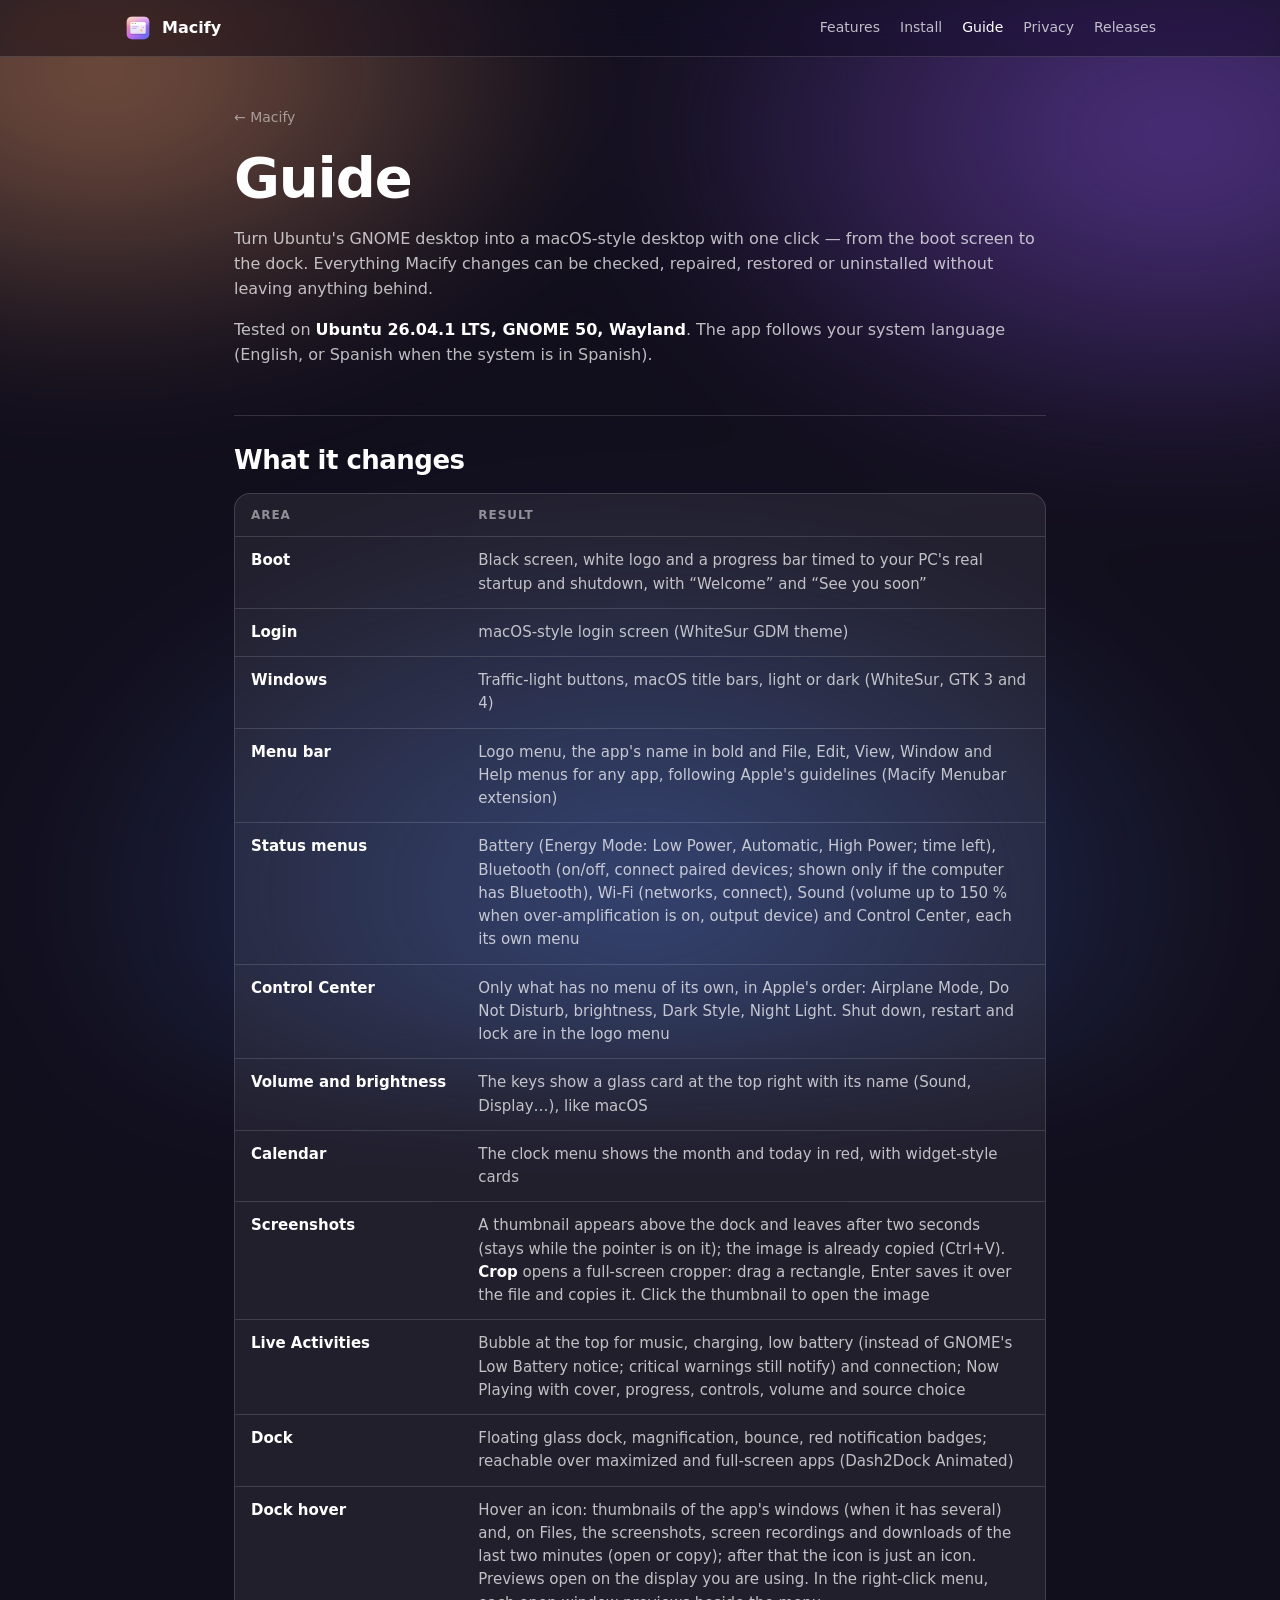
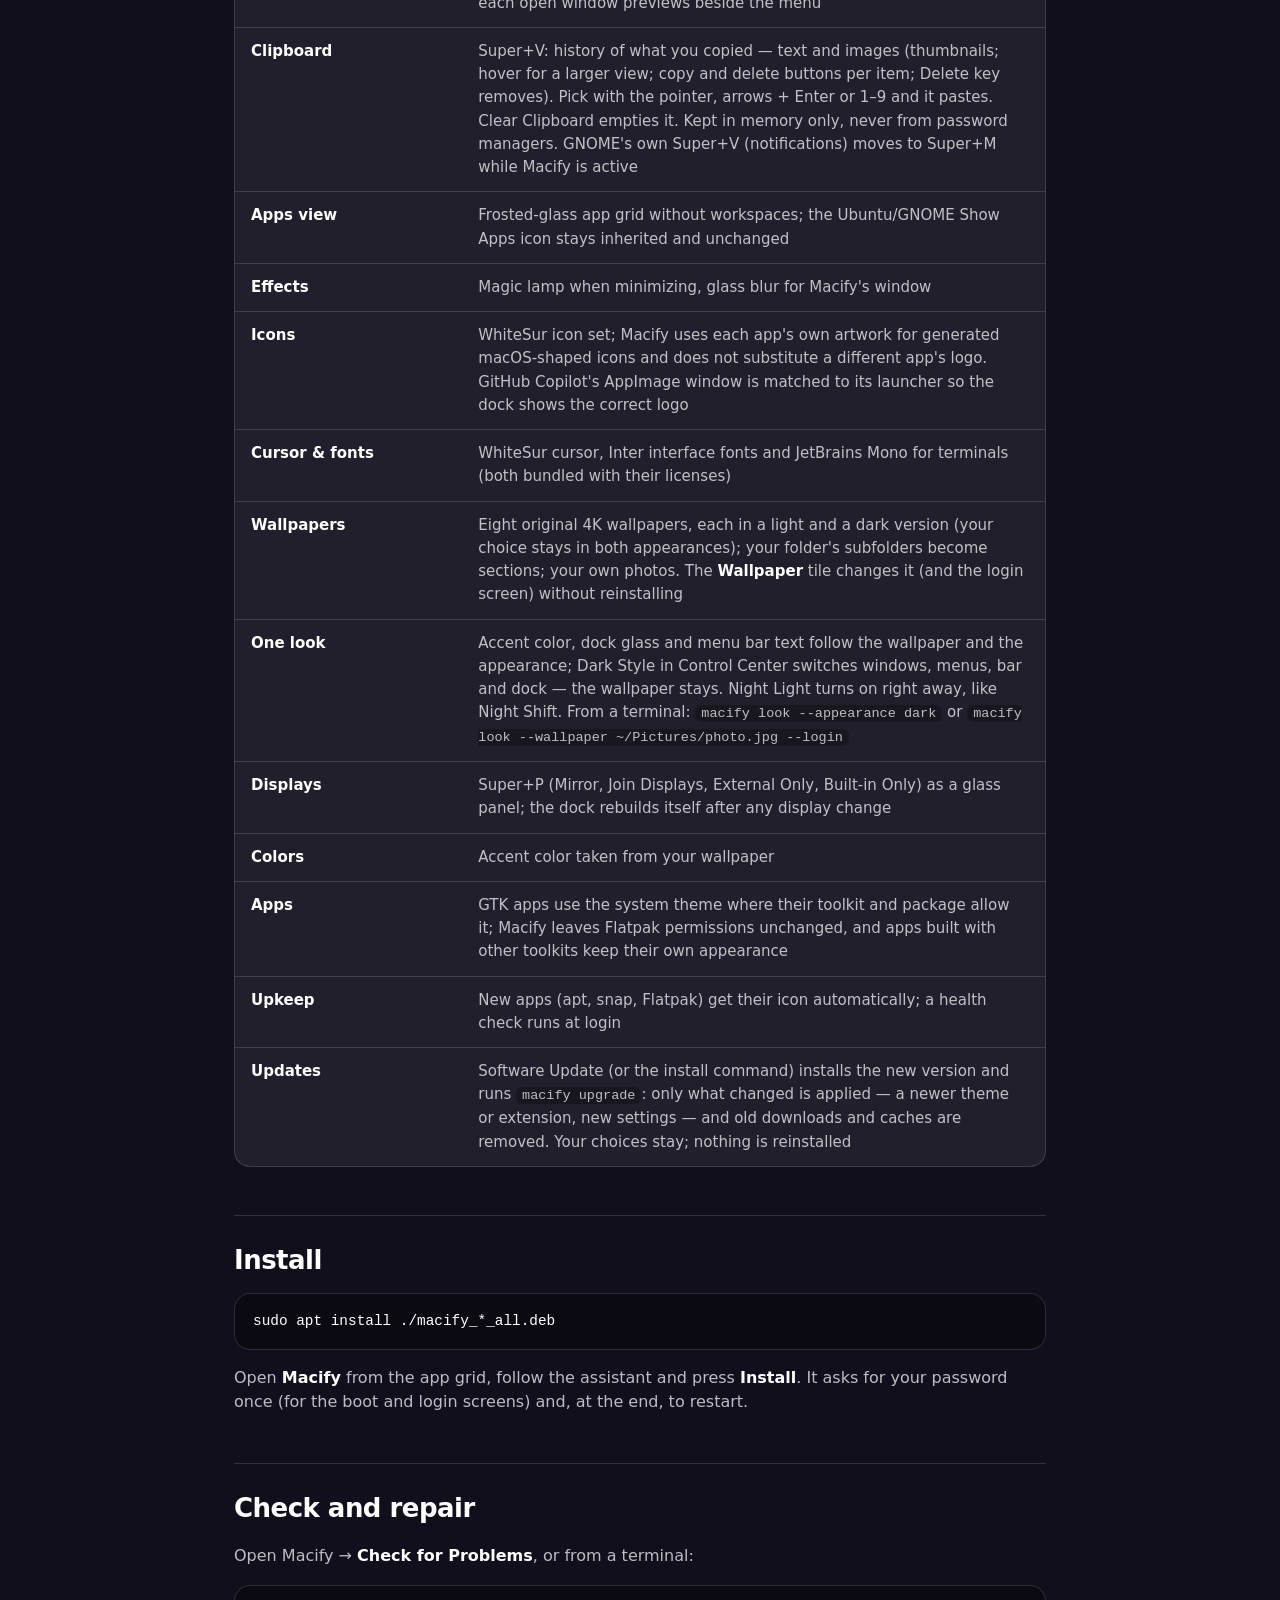
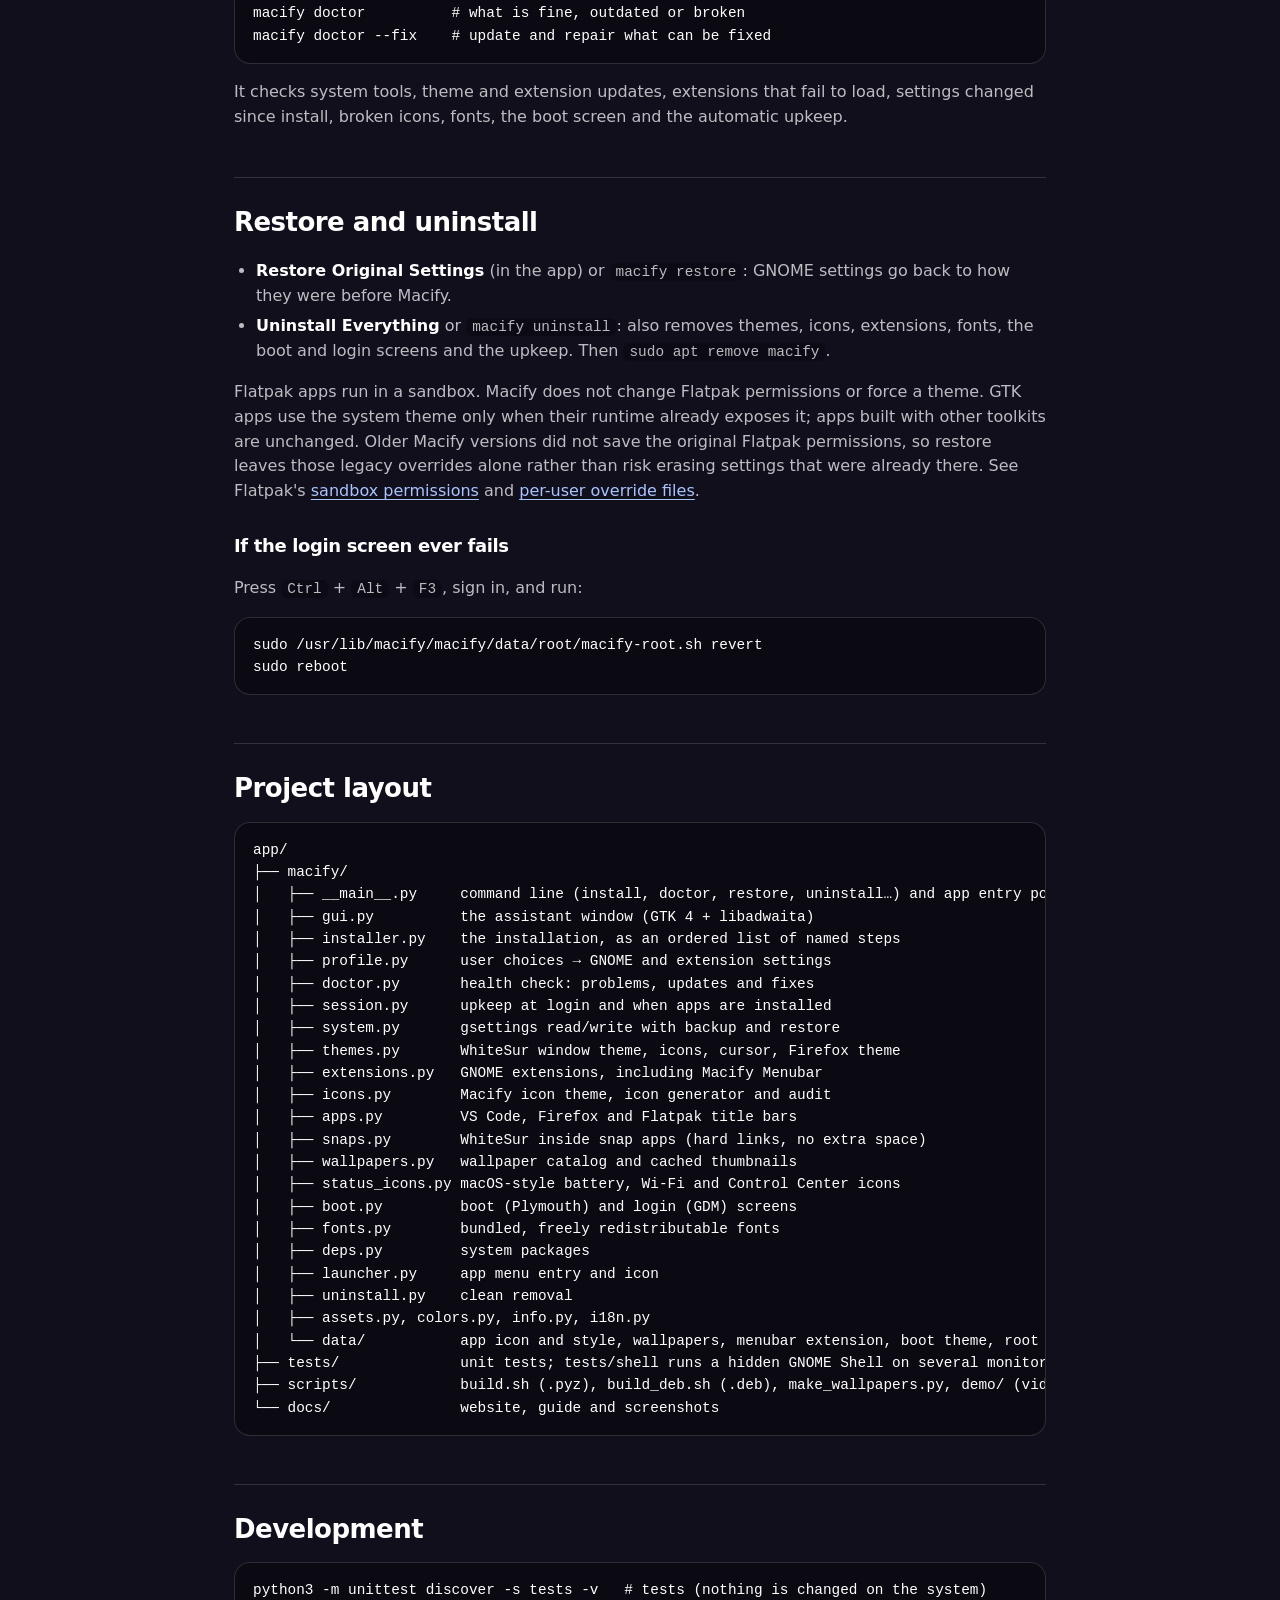
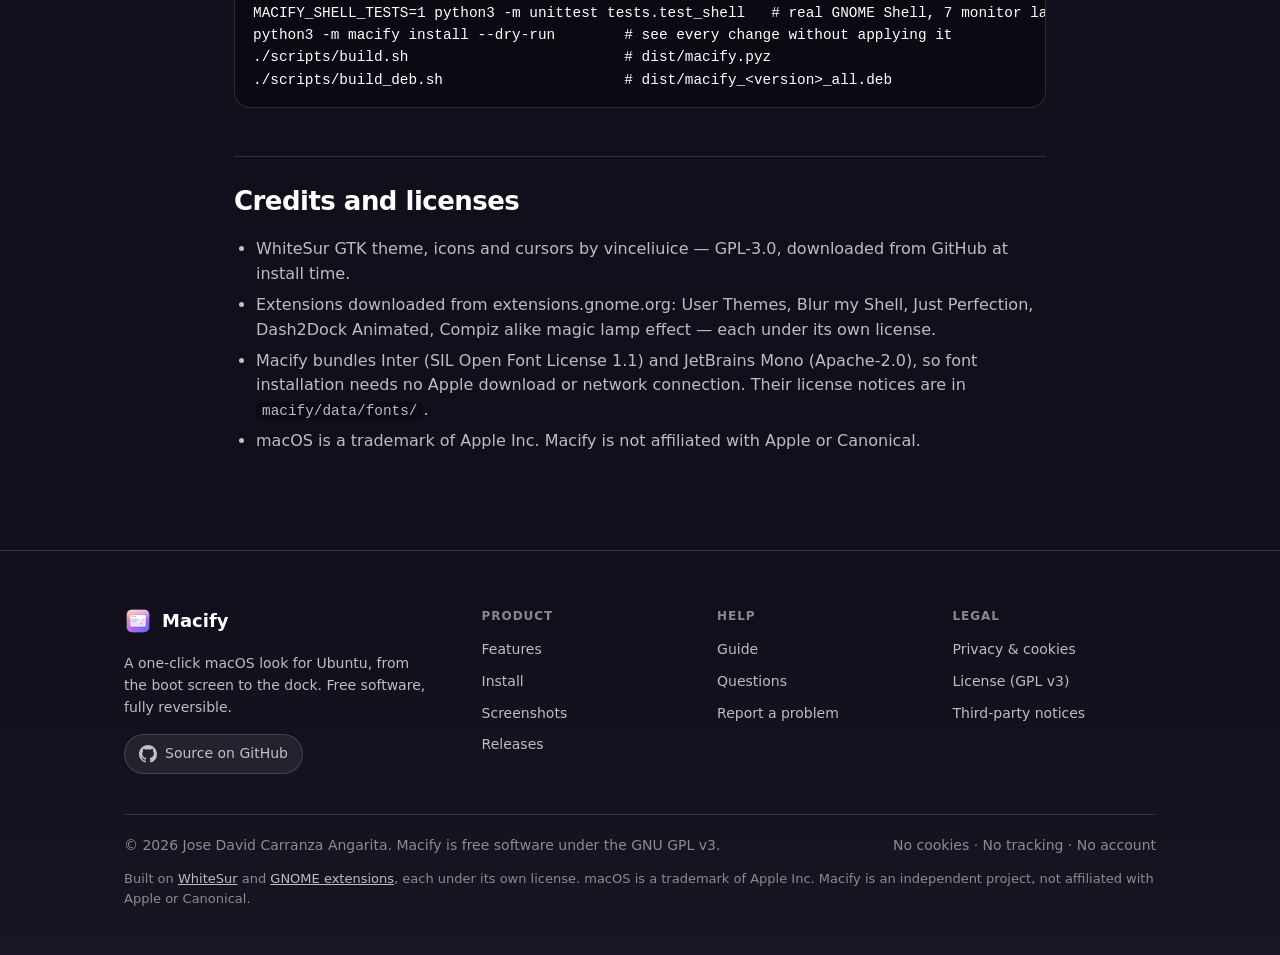
==== docs/guide.html @ 46d5030f "Website: guide, privacy, license and notices are pages of the site The footer no longer sends visito" ====
<!doctype html>
<html lang="en">
<head>
<meta charset="utf-8">
<meta name="viewport" content="width=device-width, initial-scale=1">
<meta http-equiv="Content-Security-Policy" content="default-src 'self'; img-src 'self' data:; object-src 'none'; base-uri 'none'; form-action 'none'">
<title>Guide — Macify</title>
<meta name="description" content="What Macify changes, how to install, check, restore and uninstall it.">
<link rel="icon" href="icon.svg" type="image/svg+xml">
<link rel="stylesheet" href="site.css">
</head>
<body>
<nav>
  <div class="wrap">
    <a class="brand" href="index.html"><img src="icon.svg" alt="">Macify</a>
    <div class="links">
      <a href="index.html#features">Features</a>
      <a href="index.html#install">Install</a>
      <a href="guide.html" aria-current="page">Guide</a>
      <a href="privacy.html">Privacy</a>
      <a href="index.html#releases" class="optional">Releases</a>
    </div>
  </div>
</nav>
<main class="wrap doc">
<a class="back" href="index.html">← Macify</a>
<h1>Guide</h1>
<p>Turn Ubuntu's GNOME desktop into a macOS-style desktop with one click — from the boot screen to the dock. Everything Macify changes can be checked, repaired, restored or uninstalled without leaving anything behind.</p>
<p>Tested on <b>Ubuntu 26.04.1 LTS, GNOME 50, Wayland</b>. The app follows your system language (English, or Spanish when the system is in Spanish).</p>
<h2>What it changes</h2>
<div class="table"><table><thead><tr><th>Area</th><th>Result</th></tr></thead><tbody><tr><td>Boot</td><td>Black screen, white logo and a progress bar timed to your PC's real startup and shutdown, with “Welcome” and “See you soon”</td></tr><tr><td>Login</td><td>macOS-style login screen (WhiteSur GDM theme)</td></tr><tr><td>Windows</td><td>Traffic-light buttons, macOS title bars, light or dark (WhiteSur, GTK 3 and 4)</td></tr><tr><td>Menu bar</td><td>Logo menu, the app's name in bold and File, Edit, View, Window and Help menus for any app, following Apple's guidelines (Macify Menubar extension)</td></tr><tr><td>Status menus</td><td>Battery (Energy Mode: Low Power, Automatic, High Power; time left), Bluetooth (on/off, connect paired devices; shown only if the computer has Bluetooth), Wi‑Fi (networks, connect), Sound (volume up to 150 % when over‑amplification is on, output device) and Control Center, each its own menu</td></tr><tr><td>Control Center</td><td>Only what has no menu of its own, in Apple's order: Airplane Mode, Do Not Disturb, brightness, Dark Style, Night Light. Shut down, restart and lock are in the logo menu</td></tr><tr><td>Volume and brightness</td><td>The keys show a glass card at the top right with its name (Sound, Display…), like macOS</td></tr><tr><td>Calendar</td><td>The clock menu shows the month and today in red, with widget-style cards</td></tr><tr><td>Screenshots</td><td>A thumbnail appears above the dock and leaves after two seconds (stays while the pointer is on it); the image is already copied (Ctrl+V). <b>Crop</b> opens a full-screen cropper: drag a rectangle, Enter saves it over the file and copies it. Click the thumbnail to open the image</td></tr><tr><td>Live Activities</td><td>Bubble at the top for music, charging, low battery (instead of GNOME's Low Battery notice; critical warnings still notify) and connection; Now Playing with cover, progress, controls, volume and source choice</td></tr><tr><td>Dock</td><td>Floating glass dock, magnification, bounce, red notification badges; reachable over maximized and full-screen apps (Dash2Dock Animated)</td></tr><tr><td>Dock hover</td><td>Hover an icon: thumbnails of the app's windows (when it has several) and, on Files, the screenshots, screen recordings and downloads of the last two minutes (open or copy); after that the icon is just an icon. Previews open on the display you are using. In the right-click menu, each open window previews beside the menu</td></tr><tr><td>Clipboard</td><td>Super+V: history of what you copied — text and images (thumbnails; hover for a larger view; copy and delete buttons per item; Delete key removes). Pick with the pointer, arrows + Enter or 1–9 and it pastes. Clear Clipboard empties it. Kept in memory only, never from password managers. GNOME's own Super+V (notifications) moves to Super+M while Macify is active</td></tr><tr><td>Apps view</td><td>Frosted-glass app grid without workspaces; the Ubuntu/GNOME Show Apps icon stays inherited and unchanged</td></tr><tr><td>Effects</td><td>Magic lamp when minimizing, glass blur for Macify's window</td></tr><tr><td>Icons</td><td>WhiteSur icon set; Macify uses each app's own artwork for generated macOS-shaped icons and does not substitute a different app's logo. GitHub Copilot's AppImage window is matched to its launcher so the dock shows the correct logo</td></tr><tr><td>Cursor &amp; fonts</td><td>WhiteSur cursor, Inter interface fonts and JetBrains Mono for terminals (both bundled with their licenses)</td></tr><tr><td>Wallpapers</td><td>Eight original 4K wallpapers, each in a light and a dark version (your choice stays in both appearances); your folder's subfolders become sections; your own photos. The <b>Wallpaper</b> tile changes it (and the login screen) without reinstalling</td></tr><tr><td>One look</td><td>Accent color, dock glass and menu bar text follow the wallpaper and the appearance; Dark Style in Control Center switches windows, menus, bar and dock — the wallpaper stays. Night Light turns on right away, like Night Shift. From a terminal: <code>macify look --appearance dark</code> or <code>macify look --wallpaper ~/Pictures/photo.jpg --login</code></td></tr><tr><td>Displays</td><td>Super+P (Mirror, Join Displays, External Only, Built-in Only) as a glass panel; the dock rebuilds itself after any display change</td></tr><tr><td>Colors</td><td>Accent color taken from your wallpaper</td></tr><tr><td>Apps</td><td>GTK apps use the system theme where their toolkit and package allow it; Macify leaves Flatpak permissions unchanged, and apps built with other toolkits keep their own appearance</td></tr><tr><td>Upkeep</td><td>New apps (apt, snap, Flatpak) get their icon automatically; a health check runs at login</td></tr><tr><td>Updates</td><td>Software Update (or the install command) installs the new version and runs <code>macify upgrade</code>: only what changed is applied — a newer theme or extension, new settings — and old downloads and caches are removed. Your choices stay; nothing is reinstalled</td></tr></tbody></table></div>
<h2>Install</h2>
<pre><code>sudo apt install ./macify_*_all.deb</code></pre>
<p>Open <b>Macify</b> from the app grid, follow the assistant and press <b>Install</b>. It asks for your password once (for the boot and login screens) and, at the end, to restart.</p>
<h2>Check and repair</h2>
<p>Open Macify → <b>Check for Problems</b>, or from a terminal:</p>
<pre><code>macify doctor          # what is fine, outdated or broken
macify doctor --fix    # update and repair what can be fixed</code></pre>
<p>It checks system tools, theme and extension updates, extensions that fail to load, settings changed since install, broken icons, fonts, the boot screen and the automatic upkeep.</p>
<h2>Restore and uninstall</h2>
<ul><li><b>Restore Original Settings</b> (in the app) or <code>macify restore</code>: GNOME settings go back to how they were before Macify.</li><li><b>Uninstall Everything</b> or <code>macify uninstall</code>: also removes themes, icons, extensions, fonts, the boot and login screens and the upkeep. Then <code>sudo apt remove macify</code>.</li></ul>
<p>Flatpak apps run in a sandbox. Macify does not change Flatpak permissions or force a theme. GTK apps use the system theme only when their runtime already exposes it; apps built with other toolkits are unchanged. Older Macify versions did not save the original Flatpak permissions, so restore leaves those legacy overrides alone rather than risk erasing settings that were already there. See Flatpak's <a href="https://docs.flatpak.org/en/latest/sandbox-permissions.html">sandbox permissions</a> and <a href="https://docs.flatpak.org/en/latest/flatpak-command-reference.html#flatpak-override">per-user override files</a>.</p>
<h3>If the login screen ever fails</h3>
<p>Press <code>Ctrl</code> + <code>Alt</code> + <code>F3</code>, sign in, and run:</p>
<pre><code>sudo /usr/lib/macify/macify/data/root/macify-root.sh revert
sudo reboot</code></pre>
<h2>Project layout</h2>
<pre><code>app/
├── macify/
│   ├── __main__.py     command line (install, doctor, restore, uninstall…) and app entry point
│   ├── gui.py          the assistant window (GTK 4 + libadwaita)
│   ├── installer.py    the installation, as an ordered list of named steps
│   ├── profile.py      user choices → GNOME and extension settings
│   ├── doctor.py       health check: problems, updates and fixes
│   ├── session.py      upkeep at login and when apps are installed
│   ├── system.py       gsettings read/write with backup and restore
│   ├── themes.py       WhiteSur window theme, icons, cursor, Firefox theme
│   ├── extensions.py   GNOME extensions, including Macify Menubar
│   ├── icons.py        Macify icon theme, icon generator and audit
│   ├── apps.py         VS Code, Firefox and Flatpak title bars
│   ├── snaps.py        WhiteSur inside snap apps (hard links, no extra space)
│   ├── wallpapers.py   wallpaper catalog and cached thumbnails
│   ├── status_icons.py macOS-style battery, Wi‑Fi and Control Center icons
│   ├── boot.py         boot (Plymouth) and login (GDM) screens
│   ├── fonts.py        bundled, freely redistributable fonts
│   ├── deps.py         system packages
│   ├── launcher.py     app menu entry and icon
│   ├── uninstall.py    clean removal
│   ├── assets.py, colors.py, info.py, i18n.py
│   └── data/           app icon and style, wallpapers, menubar extension, boot theme, root helper
├── tests/              unit tests; tests/shell runs a hidden GNOME Shell on several monitor layouts
├── scripts/            build.sh (.pyz), build_deb.sh (.deb), make_wallpapers.py, demo/ (video; narrate.py adds the ElevenLabs voice)
└── docs/               website, guide and screenshots</code></pre>
<h2>Development</h2>
<pre><code>python3 -m unittest discover -s tests -v   # tests (nothing is changed on the system)
MACIFY_SHELL_TESTS=1 python3 -m unittest tests.test_shell   # real GNOME Shell, 7 monitor layouts
python3 -m macify install --dry-run        # see every change without applying it
./scripts/build.sh                         # dist/macify.pyz
./scripts/build_deb.sh                     # dist/macify_&lt;version&gt;_all.deb</code></pre>
<h2>Credits and licenses</h2>
<ul><li>WhiteSur GTK theme, icons and cursors by vinceliuice — GPL-3.0, downloaded from GitHub at install time.</li><li>Extensions downloaded from extensions.gnome.org: User Themes, Blur my Shell, Just Perfection, Dash2Dock Animated, Compiz alike magic lamp effect — each under its own license.</li><li>Macify bundles Inter (SIL Open Font License 1.1) and JetBrains Mono (Apache-2.0), so font installation needs no Apple download or network connection. Their license notices are in <code>macify/data/fonts/</code>.</li><li>macOS is a trademark of Apple Inc. Macify is not affiliated with Apple or Canonical.</li></ul>
</main>
<footer>
  <div class="wrap">
    <div class="foot-grid">
      <div class="foot-brand">
        <a class="brand" href="index.html"><img src="icon.svg" alt="">Macify</a>
        <p>A one-click macOS look for Ubuntu, from the boot screen to the dock. Free software, fully reversible.</p>
        <a class="foot-source" href="https://github.com/jdswe/macify"><svg class="gl" viewBox="0 0 16 16" aria-hidden="true"><path fill="currentColor" d="M8 0C3.58 0 0 3.58 0 8c0 3.54 2.29 6.53 5.47 7.59.4.07.55-.17.55-.38 0-.19-.01-.82-.01-1.49-2.01.37-2.53-.49-2.69-.94-.09-.23-.48-.94-.82-1.13-.28-.15-.68-.52-.01-.53.63-.01 1.08.58 1.23.82.72 1.21 1.87.87 2.33.66.07-.52.28-.87.51-1.07-1.78-.2-3.64-.89-3.64-3.95 0-.87.31-1.59.82-2.15-.08-.2-.36-1.02.08-2.12 0 0 .67-.21 2.2.82a7.6 7.6 0 0 1 4 0c1.53-1.04 2.2-.82 2.2-.82.44 1.1.16 1.92.08 2.12.51.56.82 1.27.82 2.15 0 3.07-1.87 3.75-3.65 3.95.29.25.54.73.54 1.48 0 1.07-.01 1.93-.01 2.2 0 .21.15.46.55.38A8.01 8.01 0 0 0 16 8c0-4.42-3.58-8-8-8z"/></svg>Source on GitHub</a>
      </div>
      <div class="foot-col">
        <h4>Product</h4>
        <a href="index.html#features">Features</a>
        <a href="index.html#install">Install</a>
        <a href="index.html#screenshots">Screenshots</a>
        <a href="index.html#releases">Releases</a>
      </div>
      <div class="foot-col">
        <h4>Help</h4>
        <a href="guide.html">Guide</a>
        <a href="index.html#faq">Questions</a>
        <a href="https://github.com/jdswe/macify/issues/new">Report a problem</a>
      </div>
      <div class="foot-col">
        <h4>Legal</h4>
        <a href="privacy.html">Privacy &amp; cookies</a>
        <a href="license.html">License (GPL v3)</a>
        <a href="notices.html">Third-party notices</a>
      </div>
    </div>
    <div class="foot-bottom">
      <span>© 2026 Jose David Carranza Angarita. Macify is free software under the GNU GPL v3.</span>
      <span>No cookies · No tracking · No account</span>
    </div>
    <p class="foot-note">Built on <a href="https://github.com/vinceliuice/WhiteSur-gtk-theme">WhiteSur</a> and
      <a href="https://extensions.gnome.org">GNOME extensions</a>, each under its own license. macOS is a trademark of
      Apple Inc. Macify is an independent project, not affiliated with Apple or Canonical.</p>
  </div>
</footer>
</body>
</html>
---- docs/site.css ----
/* Estilos de las páginas de documentos (guía, privacidad, licencia, avisos). La portada lleva los suyos. */
:root {
  --bg: #120f1d;
  --text: #ffffff;
  --muted: rgba(255, 255, 255, 0.72);
  --faint: rgba(255, 255, 255, 0.5);
  --glass: rgba(255, 255, 255, 0.07);
  --glass-strong: rgba(255, 255, 255, 0.12);
  --border: rgba(255, 255, 255, 0.14);
  --accent-a: #4f86ff;
  --accent-b: #9b5cff;
  --radius: 22px;
  --max: 1080px;
}
* { box-sizing: border-box; }
html { scroll-behavior: smooth; }
body {
  margin: 0; color: var(--text); background: var(--bg);
  font-family: "Inter", system-ui, sans-serif;
  line-height: 1.55; -webkit-font-smoothing: antialiased;
}
body::before {
  content: ""; position: fixed; inset: -20%; z-index: -1;
  background:
    radial-gradient(40% 35% at 20% 20%, rgba(255, 168, 110, 0.45), transparent 70%),
    radial-gradient(45% 40% at 80% 25%, rgba(155, 92, 255, 0.45), transparent 70%),
    radial-gradient(50% 45% at 50% 85%, rgba(79, 134, 255, 0.35), transparent 70%);
  filter: blur(60px);
}
a { color: inherit; }
.wrap { max-width: var(--max); margin: 0 auto; padding: 0 24px; }
h1, h2, h3 { font-family: "Inter", system-ui, sans-serif; letter-spacing: -0.02em; }
h2 { font-size: clamp(28px, 4vw, 40px); margin: 0 0 12px; }
section { padding: 72px 0; }
.lead { color: var(--muted); font-size: 18px; max-width: 640px; }

/* barra de navegación */
nav { position: sticky; top: 0; z-index: 10; backdrop-filter: blur(20px) saturate(160%);
  -webkit-backdrop-filter: blur(20px) saturate(160%); background: rgba(18, 15, 29, 0.55);
  border-bottom: 1px solid var(--border); }
nav .wrap { display: flex; align-items: center; gap: 24px; height: 56px; }
nav .brand { display: flex; align-items: center; gap: 10px; font-weight: 700; text-decoration: none; }
nav .brand img { width: 28px; height: 28px; }
nav .links { display: flex; gap: 20px; margin-left: auto; font-size: 14px; }
nav .links a { color: var(--muted); text-decoration: none; }
nav .links a:hover { color: var(--text); }
@media (max-width: 760px) { nav .links a.optional { display: none; } }

.gl { width: 18px; height: 18px; flex: none; }
nav .with-icon { display: inline-flex; align-items: center; gap: 6px; }
footer { padding: 56px 0 48px; color: var(--faint); font-size: 14px; border-top: 1px solid var(--border);
  background: linear-gradient(180deg, transparent, rgba(255, 255, 255, 0.03)); }
footer a { color: var(--muted); text-decoration: none; transition: color 160ms ease; }
footer a:hover { color: var(--text); }
.foot-grid { display: grid; grid-template-columns: minmax(220px, 1.6fr) repeat(3, minmax(120px, 1fr)); gap: 32px; }
.foot-brand .brand { display: inline-flex; align-items: center; gap: 10px; font-weight: 700; font-size: 18px; color: var(--text); }
.foot-brand .brand img { width: 28px; height: 28px; }
.foot-brand p { margin: 12px 0 16px; max-width: 34ch; color: var(--muted); }
.foot-source { display: inline-flex; align-items: center; gap: 8px; padding: 8px 14px; border-radius: 999px;
  background: var(--glass); border: 1px solid var(--border); }
.foot-source:hover { background: var(--glass-strong); }
.foot-col { display: flex; flex-direction: column; gap: 10px; }
.foot-col h4 { margin: 0 0 4px; font-size: 12px; letter-spacing: 0.08em; text-transform: uppercase; color: var(--faint); }
.foot-bottom { display: flex; flex-wrap: wrap; gap: 8px 24px; justify-content: space-between; margin-top: 40px;
  padding-top: 20px; border-top: 1px solid var(--border); }
.foot-note { margin: 12px 0 0; font-size: 13px; }
.foot-note a { text-decoration: underline; }
.privacy-more { color: var(--muted); margin-top: 20px; }
@media (max-width: 720px) { .foot-grid { grid-template-columns: 1fr 1fr; } .foot-brand { grid-column: 1 / -1; } }

/* páginas de documentos */
nav .links a[aria-current] { color: var(--text); }
.doc { max-width: 860px; padding-top: 48px; padding-bottom: 80px; }
.doc .back { display: inline-block; color: var(--faint); text-decoration: none; font-size: 14px; margin-bottom: 20px; }
.doc .back:hover { color: var(--text); }
.doc h1 { font-size: clamp(36px, 6vw, 56px); line-height: 1.05; margin: 0 0 20px; }
.doc h2 { font-size: 26px; margin: 48px 0 12px; padding-top: 24px; border-top: 1px solid var(--border); }
.doc h3 { font-size: 18px; margin: 28px 0 8px; }
.doc p, .doc li { color: var(--muted); font-size: 16px; }
.doc b { color: var(--text); }
.doc ul { padding-left: 22px; }
.doc li { margin: 6px 0; }
.doc a { color: #a9c4ff; text-underline-offset: 3px; }
.doc code { font-family: "JetBrains Mono", ui-monospace, monospace; font-size: 0.9em; background: rgba(0, 0, 0, 0.3);
  padding: 1px 6px; border-radius: 6px; }
.doc pre { background: rgba(0, 0, 0, 0.35); border: 1px solid var(--border); border-radius: 16px; padding: 16px 18px;
  overflow-x: auto; }
.doc pre code { background: none; padding: 0; color: var(--text); }
.doc pre.legal { white-space: pre-wrap; font-family: "JetBrains Mono", ui-monospace, monospace; font-size: 13px;
  color: var(--muted); line-height: 1.6; }
.doc .table { overflow-x: auto; border: 1px solid var(--border); border-radius: 16px; background: var(--glass); }
.doc table { border-collapse: collapse; width: 100%; font-size: 15px; }
.doc th, .doc td { text-align: left; vertical-align: top; padding: 12px 16px; border-bottom: 1px solid var(--border); }
.doc tr:last-child td { border-bottom: none; }
.doc th { color: var(--faint); font-size: 12px; letter-spacing: 0.08em; text-transform: uppercase; }
.doc td { color: var(--muted); }
.doc td:first-child { color: var(--text); font-weight: 600; white-space: nowrap; }
@media (max-width: 640px) { .doc td:first-child { white-space: normal; } }
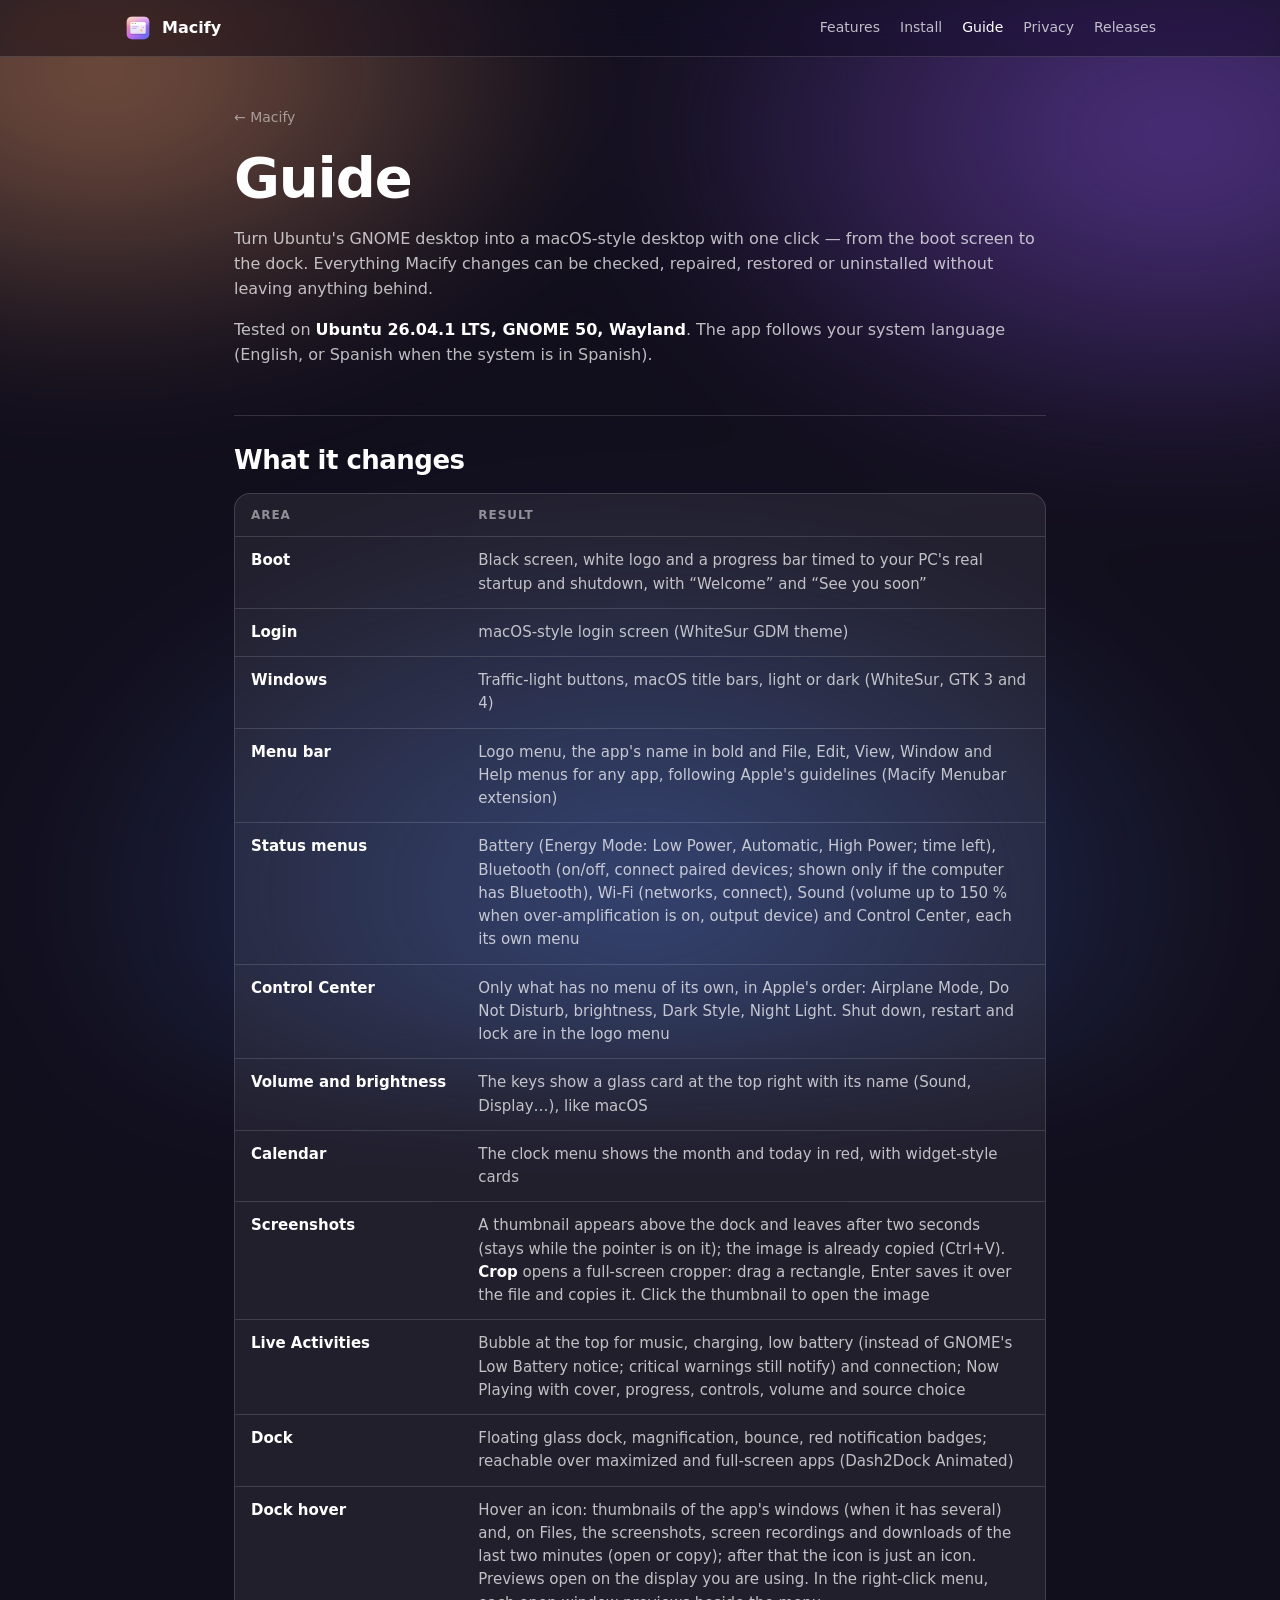
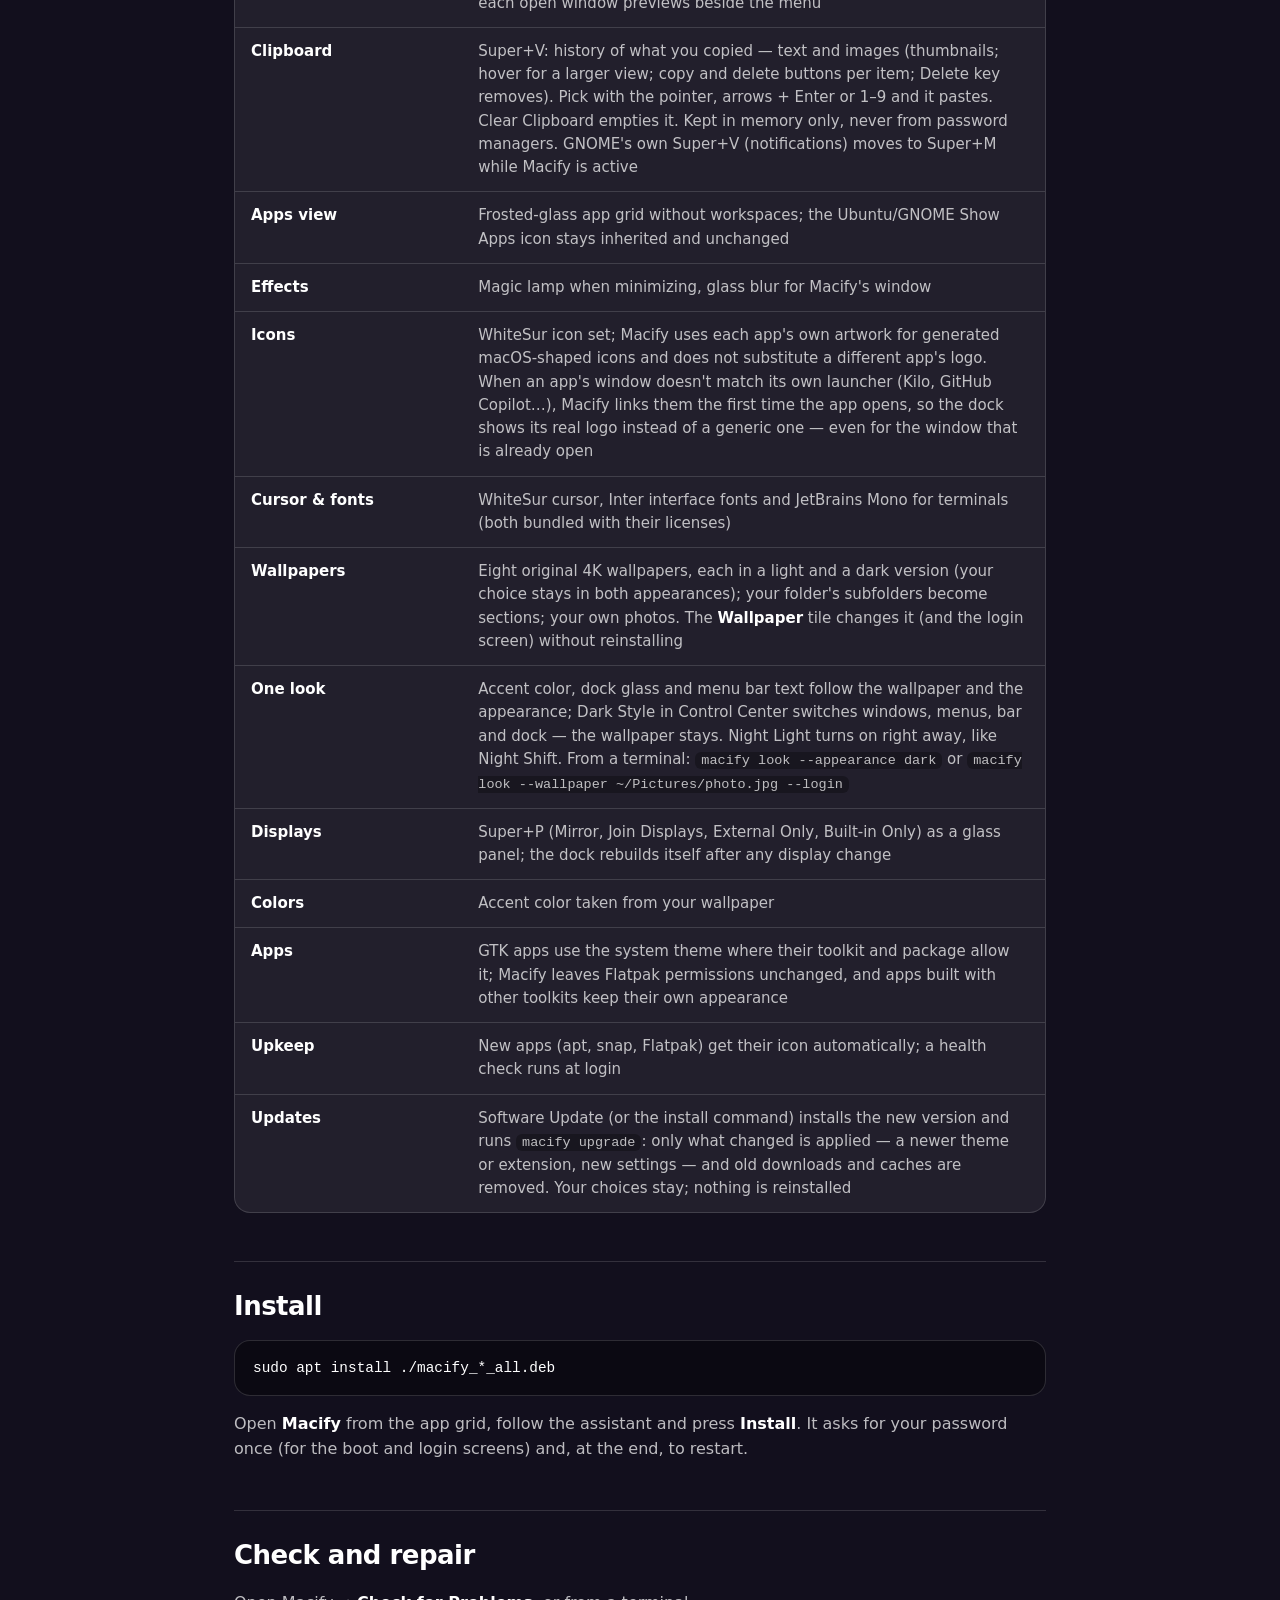
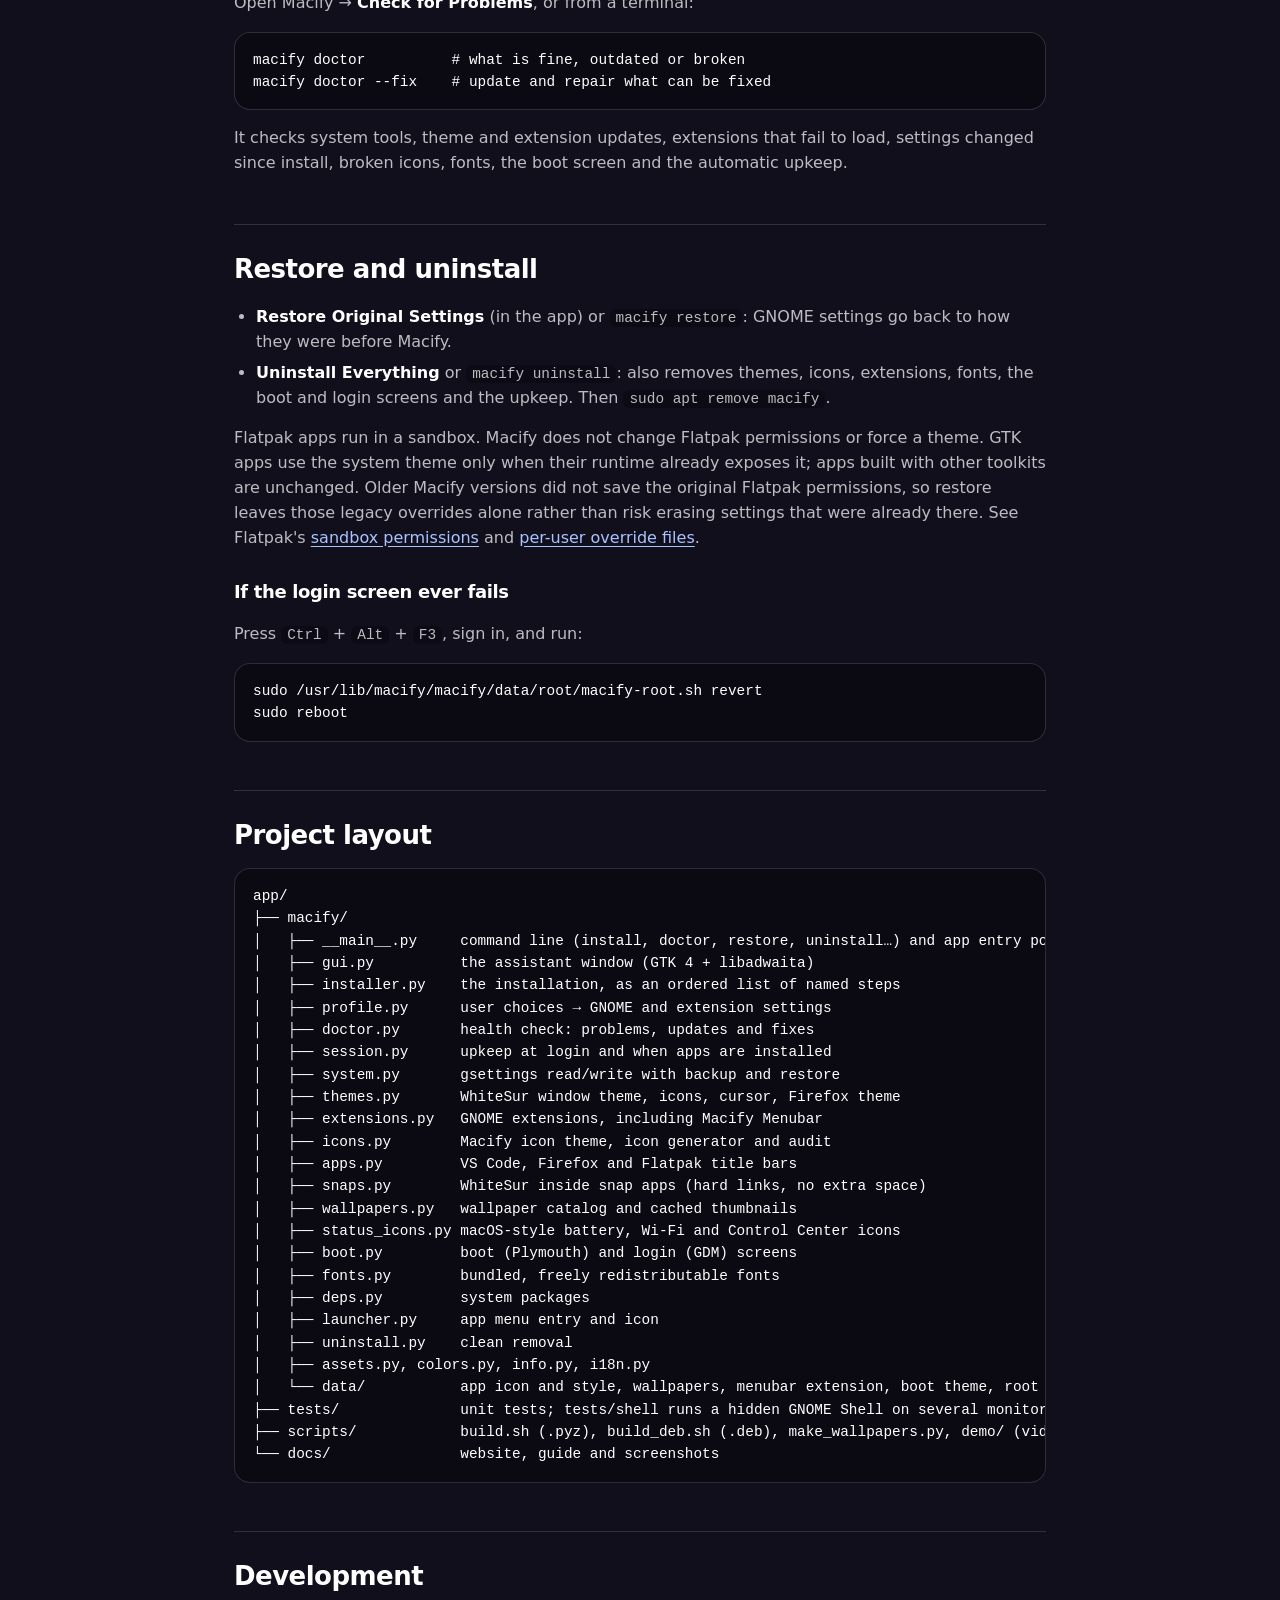
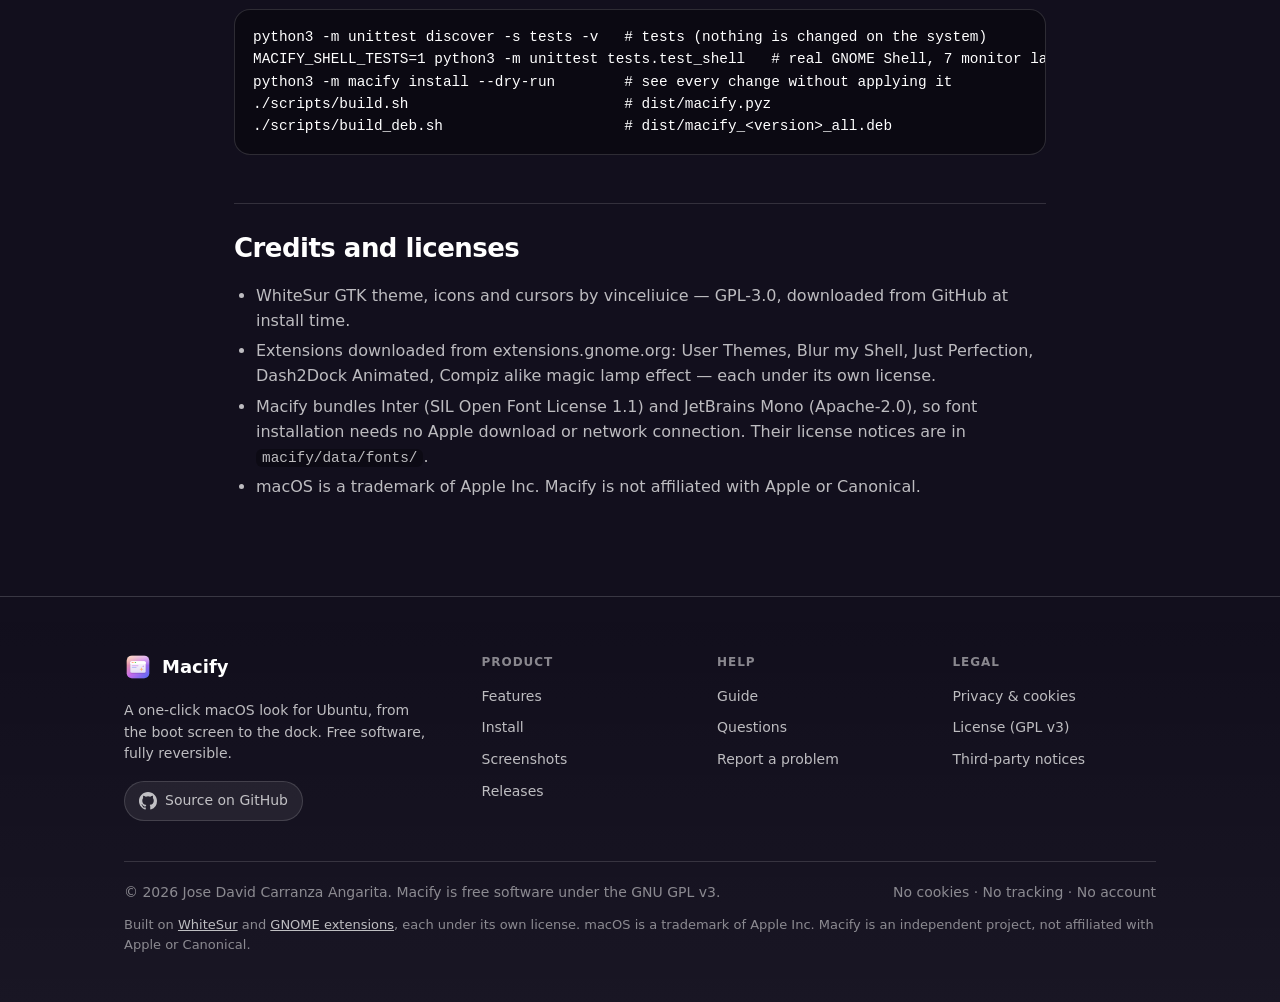
==== commit 905c6d55: "0.22.0: every app shows its own logo in the dock - The menu bar extension watches for windows GNOME " ====
--- a/docs/guide.html
+++ b/docs/guide.html
@@ -28,7 +28,7 @@
 <p>Turn Ubuntu's GNOME desktop into a macOS-style desktop with one click — from the boot screen to the dock. Everything Macify changes can be checked, repaired, restored or uninstalled without leaving anything behind.</p>
 <p>Tested on <b>Ubuntu 26.04.1 LTS, GNOME 50, Wayland</b>. The app follows your system language (English, or Spanish when the system is in Spanish).</p>
 <h2>What it changes</h2>
-<div class="table"><table><thead><tr><th>Area</th><th>Result</th></tr></thead><tbody><tr><td>Boot</td><td>Black screen, white logo and a progress bar timed to your PC's real startup and shutdown, with “Welcome” and “See you soon”</td></tr><tr><td>Login</td><td>macOS-style login screen (WhiteSur GDM theme)</td></tr><tr><td>Windows</td><td>Traffic-light buttons, macOS title bars, light or dark (WhiteSur, GTK 3 and 4)</td></tr><tr><td>Menu bar</td><td>Logo menu, the app's name in bold and File, Edit, View, Window and Help menus for any app, following Apple's guidelines (Macify Menubar extension)</td></tr><tr><td>Status menus</td><td>Battery (Energy Mode: Low Power, Automatic, High Power; time left), Bluetooth (on/off, connect paired devices; shown only if the computer has Bluetooth), Wi‑Fi (networks, connect), Sound (volume up to 150 % when over‑amplification is on, output device) and Control Center, each its own menu</td></tr><tr><td>Control Center</td><td>Only what has no menu of its own, in Apple's order: Airplane Mode, Do Not Disturb, brightness, Dark Style, Night Light. Shut down, restart and lock are in the logo menu</td></tr><tr><td>Volume and brightness</td><td>The keys show a glass card at the top right with its name (Sound, Display…), like macOS</td></tr><tr><td>Calendar</td><td>The clock menu shows the month and today in red, with widget-style cards</td></tr><tr><td>Screenshots</td><td>A thumbnail appears above the dock and leaves after two seconds (stays while the pointer is on it); the image is already copied (Ctrl+V). <b>Crop</b> opens a full-screen cropper: drag a rectangle, Enter saves it over the file and copies it. Click the thumbnail to open the image</td></tr><tr><td>Live Activities</td><td>Bubble at the top for music, charging, low battery (instead of GNOME's Low Battery notice; critical warnings still notify) and connection; Now Playing with cover, progress, controls, volume and source choice</td></tr><tr><td>Dock</td><td>Floating glass dock, magnification, bounce, red notification badges; reachable over maximized and full-screen apps (Dash2Dock Animated)</td></tr><tr><td>Dock hover</td><td>Hover an icon: thumbnails of the app's windows (when it has several) and, on Files, the screenshots, screen recordings and downloads of the last two minutes (open or copy); after that the icon is just an icon. Previews open on the display you are using. In the right-click menu, each open window previews beside the menu</td></tr><tr><td>Clipboard</td><td>Super+V: history of what you copied — text and images (thumbnails; hover for a larger view; copy and delete buttons per item; Delete key removes). Pick with the pointer, arrows + Enter or 1–9 and it pastes. Clear Clipboard empties it. Kept in memory only, never from password managers. GNOME's own Super+V (notifications) moves to Super+M while Macify is active</td></tr><tr><td>Apps view</td><td>Frosted-glass app grid without workspaces; the Ubuntu/GNOME Show Apps icon stays inherited and unchanged</td></tr><tr><td>Effects</td><td>Magic lamp when minimizing, glass blur for Macify's window</td></tr><tr><td>Icons</td><td>WhiteSur icon set; Macify uses each app's own artwork for generated macOS-shaped icons and does not substitute a different app's logo. GitHub Copilot's AppImage window is matched to its launcher so the dock shows the correct logo</td></tr><tr><td>Cursor &amp; fonts</td><td>WhiteSur cursor, Inter interface fonts and JetBrains Mono for terminals (both bundled with their licenses)</td></tr><tr><td>Wallpapers</td><td>Eight original 4K wallpapers, each in a light and a dark version (your choice stays in both appearances); your folder's subfolders become sections; your own photos. The <b>Wallpaper</b> tile changes it (and the login screen) without reinstalling</td></tr><tr><td>One look</td><td>Accent color, dock glass and menu bar text follow the wallpaper and the appearance; Dark Style in Control Center switches windows, menus, bar and dock — the wallpaper stays. Night Light turns on right away, like Night Shift. From a terminal: <code>macify look --appearance dark</code> or <code>macify look --wallpaper ~/Pictures/photo.jpg --login</code></td></tr><tr><td>Displays</td><td>Super+P (Mirror, Join Displays, External Only, Built-in Only) as a glass panel; the dock rebuilds itself after any display change</td></tr><tr><td>Colors</td><td>Accent color taken from your wallpaper</td></tr><tr><td>Apps</td><td>GTK apps use the system theme where their toolkit and package allow it; Macify leaves Flatpak permissions unchanged, and apps built with other toolkits keep their own appearance</td></tr><tr><td>Upkeep</td><td>New apps (apt, snap, Flatpak) get their icon automatically; a health check runs at login</td></tr><tr><td>Updates</td><td>Software Update (or the install command) installs the new version and runs <code>macify upgrade</code>: only what changed is applied — a newer theme or extension, new settings — and old downloads and caches are removed. Your choices stay; nothing is reinstalled</td></tr></tbody></table></div>
+<div class="table"><table><thead><tr><th>Area</th><th>Result</th></tr></thead><tbody><tr><td>Boot</td><td>Black screen, white logo and a progress bar timed to your PC's real startup and shutdown, with “Welcome” and “See you soon”</td></tr><tr><td>Login</td><td>macOS-style login screen (WhiteSur GDM theme)</td></tr><tr><td>Windows</td><td>Traffic-light buttons, macOS title bars, light or dark (WhiteSur, GTK 3 and 4)</td></tr><tr><td>Menu bar</td><td>Logo menu, the app's name in bold and File, Edit, View, Window and Help menus for any app, following Apple's guidelines (Macify Menubar extension)</td></tr><tr><td>Status menus</td><td>Battery (Energy Mode: Low Power, Automatic, High Power; time left), Bluetooth (on/off, connect paired devices; shown only if the computer has Bluetooth), Wi‑Fi (networks, connect), Sound (volume up to 150 % when over‑amplification is on, output device) and Control Center, each its own menu</td></tr><tr><td>Control Center</td><td>Only what has no menu of its own, in Apple's order: Airplane Mode, Do Not Disturb, brightness, Dark Style, Night Light. Shut down, restart and lock are in the logo menu</td></tr><tr><td>Volume and brightness</td><td>The keys show a glass card at the top right with its name (Sound, Display…), like macOS</td></tr><tr><td>Calendar</td><td>The clock menu shows the month and today in red, with widget-style cards</td></tr><tr><td>Screenshots</td><td>A thumbnail appears above the dock and leaves after two seconds (stays while the pointer is on it); the image is already copied (Ctrl+V). <b>Crop</b> opens a full-screen cropper: drag a rectangle, Enter saves it over the file and copies it. Click the thumbnail to open the image</td></tr><tr><td>Live Activities</td><td>Bubble at the top for music, charging, low battery (instead of GNOME's Low Battery notice; critical warnings still notify) and connection; Now Playing with cover, progress, controls, volume and source choice</td></tr><tr><td>Dock</td><td>Floating glass dock, magnification, bounce, red notification badges; reachable over maximized and full-screen apps (Dash2Dock Animated)</td></tr><tr><td>Dock hover</td><td>Hover an icon: thumbnails of the app's windows (when it has several) and, on Files, the screenshots, screen recordings and downloads of the last two minutes (open or copy); after that the icon is just an icon. Previews open on the display you are using. In the right-click menu, each open window previews beside the menu</td></tr><tr><td>Clipboard</td><td>Super+V: history of what you copied — text and images (thumbnails; hover for a larger view; copy and delete buttons per item; Delete key removes). Pick with the pointer, arrows + Enter or 1–9 and it pastes. Clear Clipboard empties it. Kept in memory only, never from password managers. GNOME's own Super+V (notifications) moves to Super+M while Macify is active</td></tr><tr><td>Apps view</td><td>Frosted-glass app grid without workspaces; the Ubuntu/GNOME Show Apps icon stays inherited and unchanged</td></tr><tr><td>Effects</td><td>Magic lamp when minimizing, glass blur for Macify's window</td></tr><tr><td>Icons</td><td>WhiteSur icon set; Macify uses each app's own artwork for generated macOS-shaped icons and does not substitute a different app's logo. When an app's window doesn't match its own launcher (Kilo, GitHub Copilot…), Macify links them the first time the app opens, so the dock shows its real logo instead of a generic one — even for the window that is already open</td></tr><tr><td>Cursor &amp; fonts</td><td>WhiteSur cursor, Inter interface fonts and JetBrains Mono for terminals (both bundled with their licenses)</td></tr><tr><td>Wallpapers</td><td>Eight original 4K wallpapers, each in a light and a dark version (your choice stays in both appearances); your folder's subfolders become sections; your own photos. The <b>Wallpaper</b> tile changes it (and the login screen) without reinstalling</td></tr><tr><td>One look</td><td>Accent color, dock glass and menu bar text follow the wallpaper and the appearance; Dark Style in Control Center switches windows, menus, bar and dock — the wallpaper stays. Night Light turns on right away, like Night Shift. From a terminal: <code>macify look --appearance dark</code> or <code>macify look --wallpaper ~/Pictures/photo.jpg --login</code></td></tr><tr><td>Displays</td><td>Super+P (Mirror, Join Displays, External Only, Built-in Only) as a glass panel; the dock rebuilds itself after any display change</td></tr><tr><td>Colors</td><td>Accent color taken from your wallpaper</td></tr><tr><td>Apps</td><td>GTK apps use the system theme where their toolkit and package allow it; Macify leaves Flatpak permissions unchanged, and apps built with other toolkits keep their own appearance</td></tr><tr><td>Upkeep</td><td>New apps (apt, snap, Flatpak) get their icon automatically; a health check runs at login</td></tr><tr><td>Updates</td><td>Software Update (or the install command) installs the new version and runs <code>macify upgrade</code>: only what changed is applied — a newer theme or extension, new settings — and old downloads and caches are removed. Your choices stay; nothing is reinstalled</td></tr></tbody></table></div>
 <h2>Install</h2>
 <pre><code>sudo apt install ./macify_*_all.deb</code></pre>
 <p>Open <b>Macify</b> from the app grid, follow the assistant and press <b>Install</b>. It asks for your password once (for the boot and login screens) and, at the end, to restart.</p>
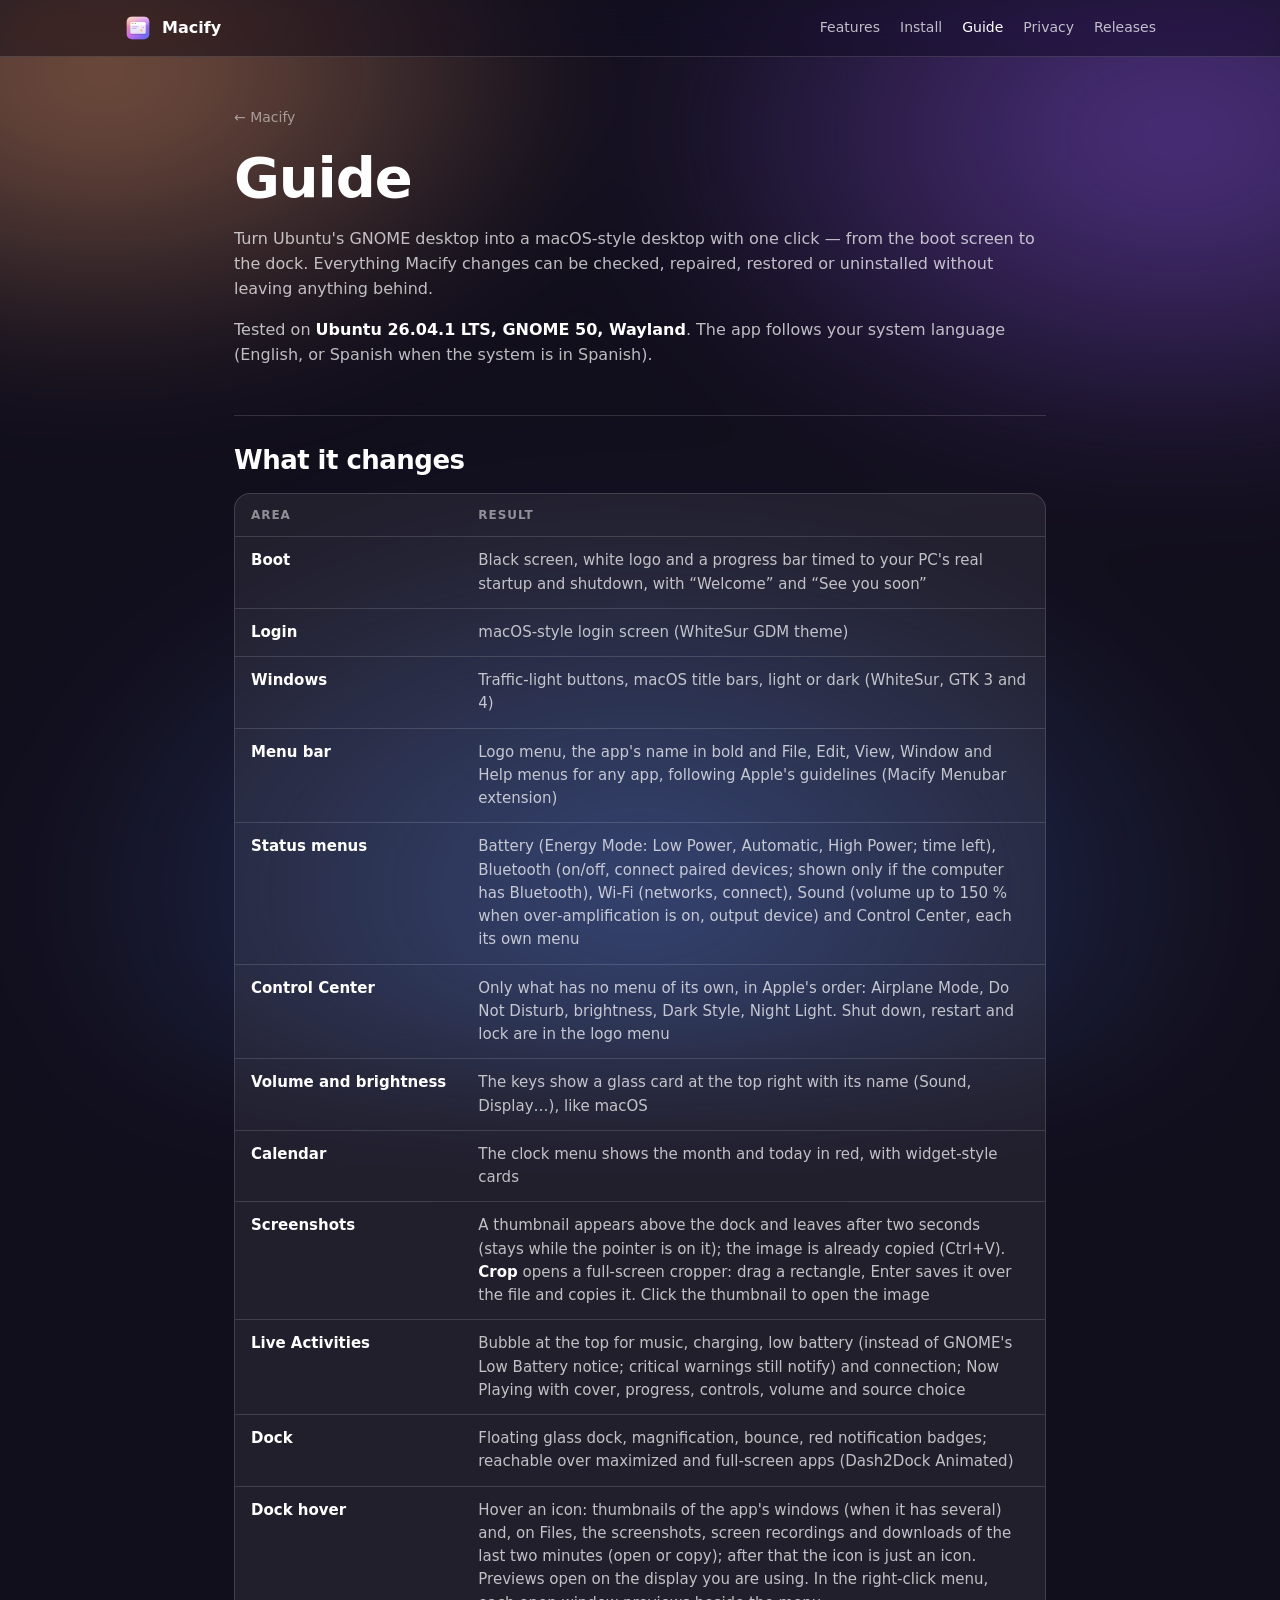
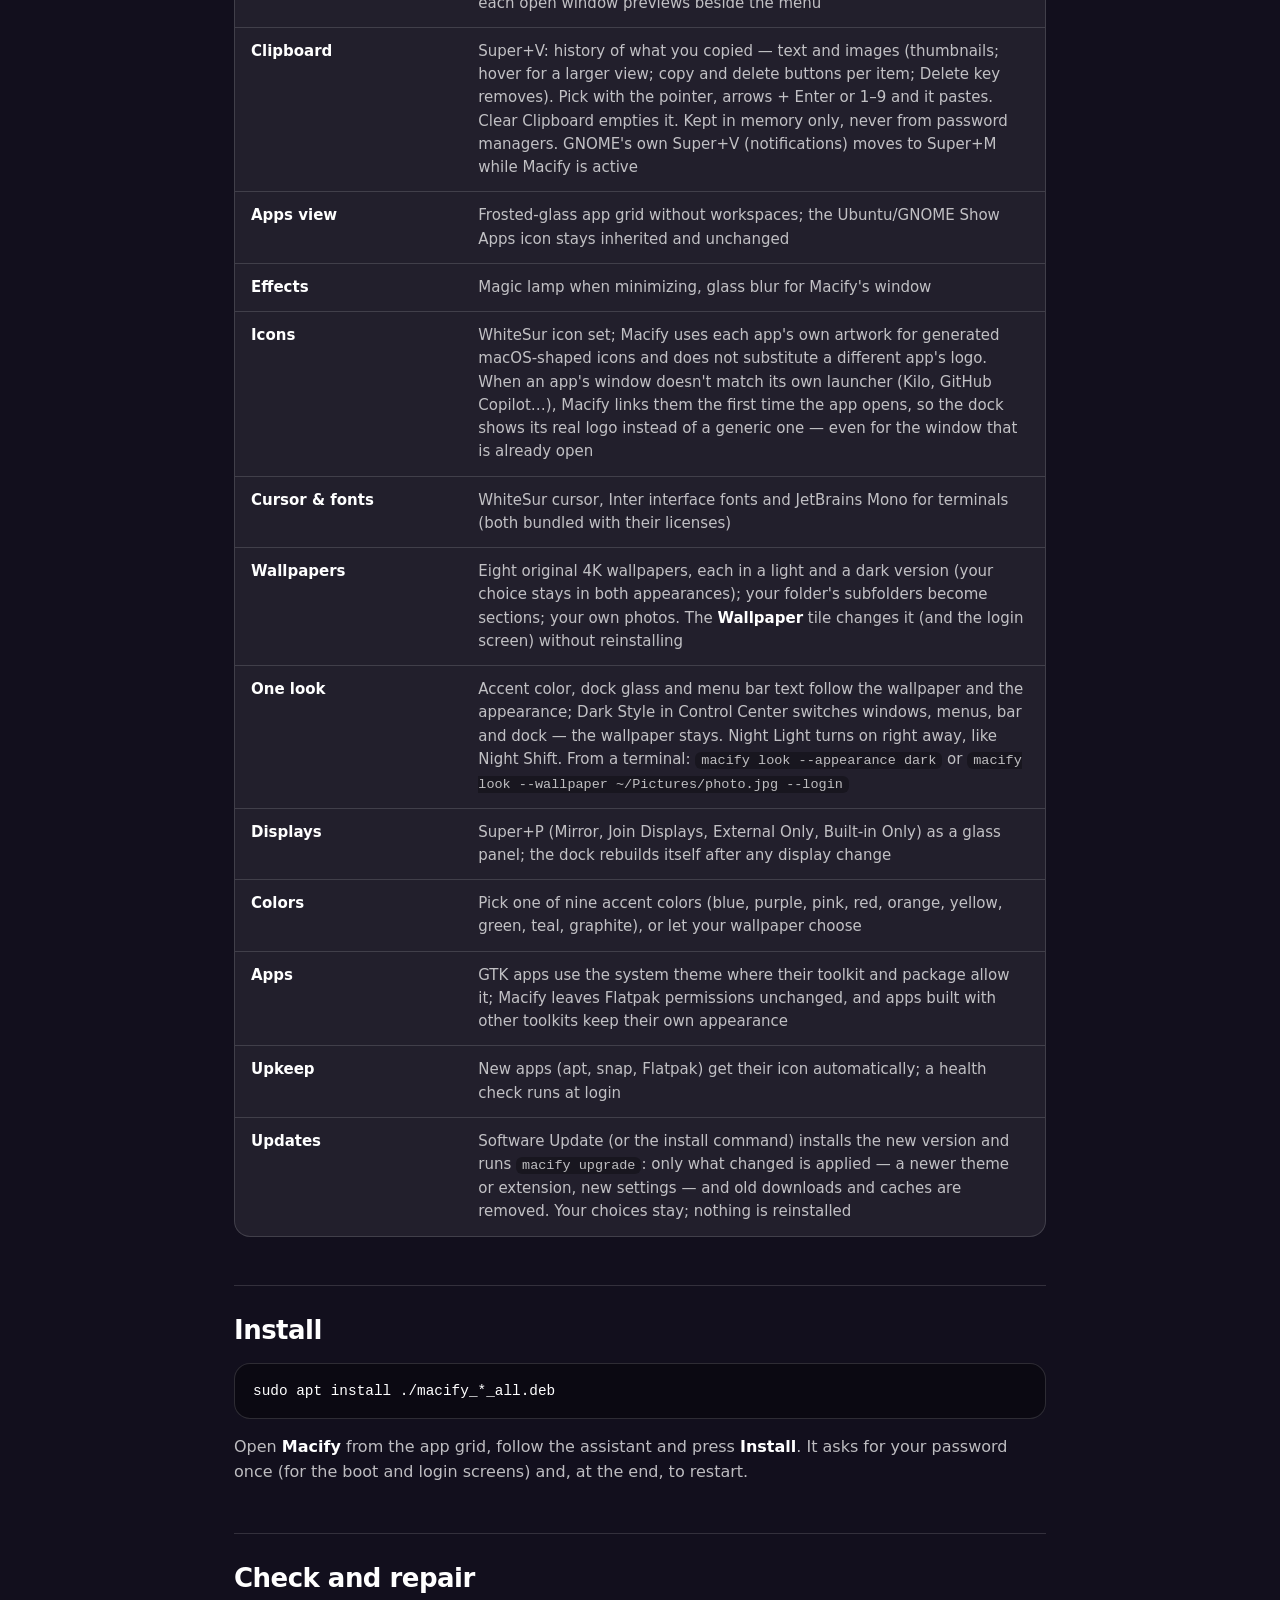
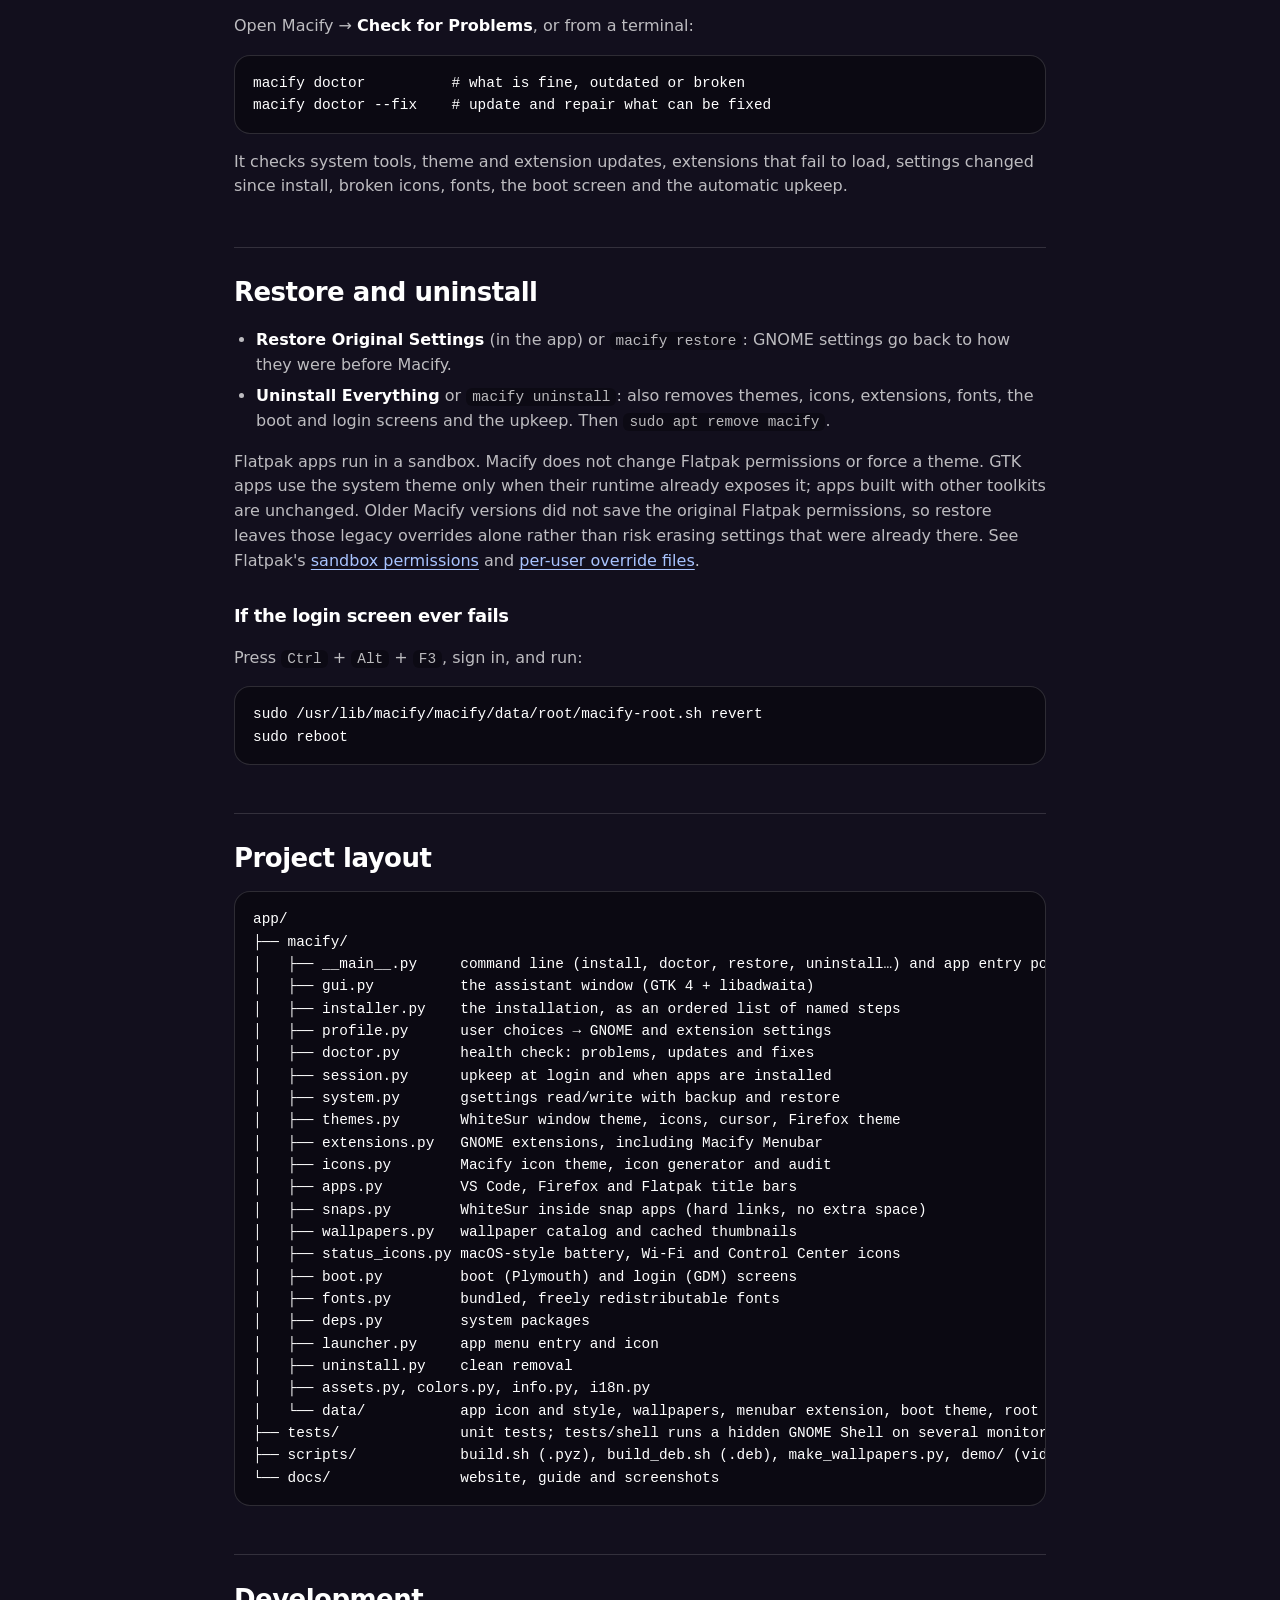
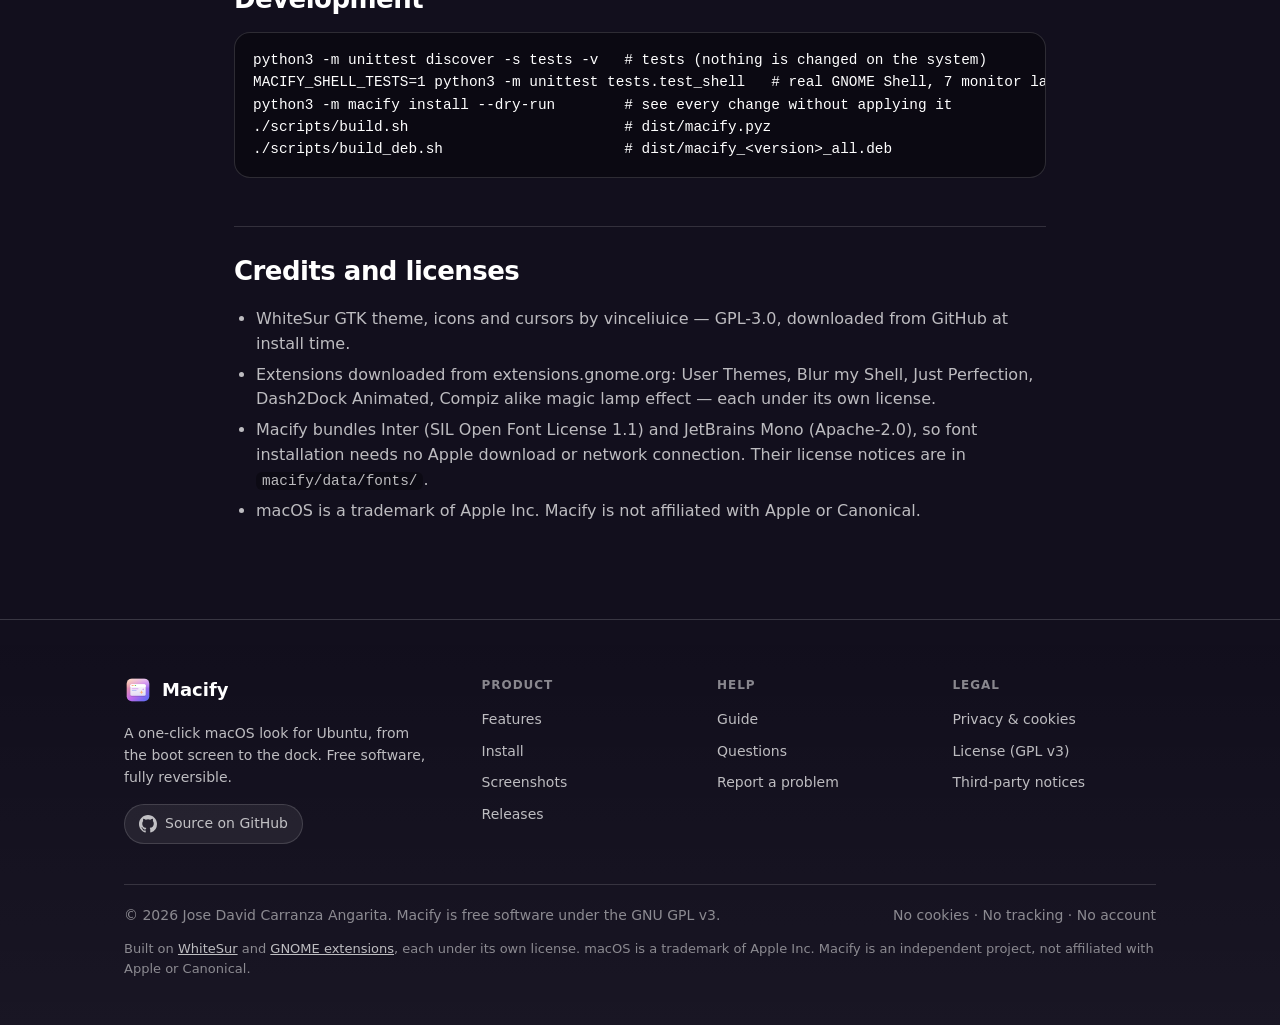
==== commit 9e26adfc: "0.24.0: choose your accent color - The wallpaper page has a row of color circles like macOS Appearan" ====
--- a/docs/guide.html
+++ b/docs/guide.html
@@ -28,7 +28,7 @@
 <p>Turn Ubuntu's GNOME desktop into a macOS-style desktop with one click — from the boot screen to the dock. Everything Macify changes can be checked, repaired, restored or uninstalled without leaving anything behind.</p>
 <p>Tested on <b>Ubuntu 26.04.1 LTS, GNOME 50, Wayland</b>. The app follows your system language (English, or Spanish when the system is in Spanish).</p>
 <h2>What it changes</h2>
-<div class="table"><table><thead><tr><th>Area</th><th>Result</th></tr></thead><tbody><tr><td>Boot</td><td>Black screen, white logo and a progress bar timed to your PC's real startup and shutdown, with “Welcome” and “See you soon”</td></tr><tr><td>Login</td><td>macOS-style login screen (WhiteSur GDM theme)</td></tr><tr><td>Windows</td><td>Traffic-light buttons, macOS title bars, light or dark (WhiteSur, GTK 3 and 4)</td></tr><tr><td>Menu bar</td><td>Logo menu, the app's name in bold and File, Edit, View, Window and Help menus for any app, following Apple's guidelines (Macify Menubar extension)</td></tr><tr><td>Status menus</td><td>Battery (Energy Mode: Low Power, Automatic, High Power; time left), Bluetooth (on/off, connect paired devices; shown only if the computer has Bluetooth), Wi‑Fi (networks, connect), Sound (volume up to 150 % when over‑amplification is on, output device) and Control Center, each its own menu</td></tr><tr><td>Control Center</td><td>Only what has no menu of its own, in Apple's order: Airplane Mode, Do Not Disturb, brightness, Dark Style, Night Light. Shut down, restart and lock are in the logo menu</td></tr><tr><td>Volume and brightness</td><td>The keys show a glass card at the top right with its name (Sound, Display…), like macOS</td></tr><tr><td>Calendar</td><td>The clock menu shows the month and today in red, with widget-style cards</td></tr><tr><td>Screenshots</td><td>A thumbnail appears above the dock and leaves after two seconds (stays while the pointer is on it); the image is already copied (Ctrl+V). <b>Crop</b> opens a full-screen cropper: drag a rectangle, Enter saves it over the file and copies it. Click the thumbnail to open the image</td></tr><tr><td>Live Activities</td><td>Bubble at the top for music, charging, low battery (instead of GNOME's Low Battery notice; critical warnings still notify) and connection; Now Playing with cover, progress, controls, volume and source choice</td></tr><tr><td>Dock</td><td>Floating glass dock, magnification, bounce, red notification badges; reachable over maximized and full-screen apps (Dash2Dock Animated)</td></tr><tr><td>Dock hover</td><td>Hover an icon: thumbnails of the app's windows (when it has several) and, on Files, the screenshots, screen recordings and downloads of the last two minutes (open or copy); after that the icon is just an icon. Previews open on the display you are using. In the right-click menu, each open window previews beside the menu</td></tr><tr><td>Clipboard</td><td>Super+V: history of what you copied — text and images (thumbnails; hover for a larger view; copy and delete buttons per item; Delete key removes). Pick with the pointer, arrows + Enter or 1–9 and it pastes. Clear Clipboard empties it. Kept in memory only, never from password managers. GNOME's own Super+V (notifications) moves to Super+M while Macify is active</td></tr><tr><td>Apps view</td><td>Frosted-glass app grid without workspaces; the Ubuntu/GNOME Show Apps icon stays inherited and unchanged</td></tr><tr><td>Effects</td><td>Magic lamp when minimizing, glass blur for Macify's window</td></tr><tr><td>Icons</td><td>WhiteSur icon set; Macify uses each app's own artwork for generated macOS-shaped icons and does not substitute a different app's logo. When an app's window doesn't match its own launcher (Kilo, GitHub Copilot…), Macify links them the first time the app opens, so the dock shows its real logo instead of a generic one — even for the window that is already open</td></tr><tr><td>Cursor &amp; fonts</td><td>WhiteSur cursor, Inter interface fonts and JetBrains Mono for terminals (both bundled with their licenses)</td></tr><tr><td>Wallpapers</td><td>Eight original 4K wallpapers, each in a light and a dark version (your choice stays in both appearances); your folder's subfolders become sections; your own photos. The <b>Wallpaper</b> tile changes it (and the login screen) without reinstalling</td></tr><tr><td>One look</td><td>Accent color, dock glass and menu bar text follow the wallpaper and the appearance; Dark Style in Control Center switches windows, menus, bar and dock — the wallpaper stays. Night Light turns on right away, like Night Shift. From a terminal: <code>macify look --appearance dark</code> or <code>macify look --wallpaper ~/Pictures/photo.jpg --login</code></td></tr><tr><td>Displays</td><td>Super+P (Mirror, Join Displays, External Only, Built-in Only) as a glass panel; the dock rebuilds itself after any display change</td></tr><tr><td>Colors</td><td>Accent color taken from your wallpaper</td></tr><tr><td>Apps</td><td>GTK apps use the system theme where their toolkit and package allow it; Macify leaves Flatpak permissions unchanged, and apps built with other toolkits keep their own appearance</td></tr><tr><td>Upkeep</td><td>New apps (apt, snap, Flatpak) get their icon automatically; a health check runs at login</td></tr><tr><td>Updates</td><td>Software Update (or the install command) installs the new version and runs <code>macify upgrade</code>: only what changed is applied — a newer theme or extension, new settings — and old downloads and caches are removed. Your choices stay; nothing is reinstalled</td></tr></tbody></table></div>
+<div class="table"><table><thead><tr><th>Area</th><th>Result</th></tr></thead><tbody><tr><td>Boot</td><td>Black screen, white logo and a progress bar timed to your PC's real startup and shutdown, with “Welcome” and “See you soon”</td></tr><tr><td>Login</td><td>macOS-style login screen (WhiteSur GDM theme)</td></tr><tr><td>Windows</td><td>Traffic-light buttons, macOS title bars, light or dark (WhiteSur, GTK 3 and 4)</td></tr><tr><td>Menu bar</td><td>Logo menu, the app's name in bold and File, Edit, View, Window and Help menus for any app, following Apple's guidelines (Macify Menubar extension)</td></tr><tr><td>Status menus</td><td>Battery (Energy Mode: Low Power, Automatic, High Power; time left), Bluetooth (on/off, connect paired devices; shown only if the computer has Bluetooth), Wi‑Fi (networks, connect), Sound (volume up to 150 % when over‑amplification is on, output device) and Control Center, each its own menu</td></tr><tr><td>Control Center</td><td>Only what has no menu of its own, in Apple's order: Airplane Mode, Do Not Disturb, brightness, Dark Style, Night Light. Shut down, restart and lock are in the logo menu</td></tr><tr><td>Volume and brightness</td><td>The keys show a glass card at the top right with its name (Sound, Display…), like macOS</td></tr><tr><td>Calendar</td><td>The clock menu shows the month and today in red, with widget-style cards</td></tr><tr><td>Screenshots</td><td>A thumbnail appears above the dock and leaves after two seconds (stays while the pointer is on it); the image is already copied (Ctrl+V). <b>Crop</b> opens a full-screen cropper: drag a rectangle, Enter saves it over the file and copies it. Click the thumbnail to open the image</td></tr><tr><td>Live Activities</td><td>Bubble at the top for music, charging, low battery (instead of GNOME's Low Battery notice; critical warnings still notify) and connection; Now Playing with cover, progress, controls, volume and source choice</td></tr><tr><td>Dock</td><td>Floating glass dock, magnification, bounce, red notification badges; reachable over maximized and full-screen apps (Dash2Dock Animated)</td></tr><tr><td>Dock hover</td><td>Hover an icon: thumbnails of the app's windows (when it has several) and, on Files, the screenshots, screen recordings and downloads of the last two minutes (open or copy); after that the icon is just an icon. Previews open on the display you are using. In the right-click menu, each open window previews beside the menu</td></tr><tr><td>Clipboard</td><td>Super+V: history of what you copied — text and images (thumbnails; hover for a larger view; copy and delete buttons per item; Delete key removes). Pick with the pointer, arrows + Enter or 1–9 and it pastes. Clear Clipboard empties it. Kept in memory only, never from password managers. GNOME's own Super+V (notifications) moves to Super+M while Macify is active</td></tr><tr><td>Apps view</td><td>Frosted-glass app grid without workspaces; the Ubuntu/GNOME Show Apps icon stays inherited and unchanged</td></tr><tr><td>Effects</td><td>Magic lamp when minimizing, glass blur for Macify's window</td></tr><tr><td>Icons</td><td>WhiteSur icon set; Macify uses each app's own artwork for generated macOS-shaped icons and does not substitute a different app's logo. When an app's window doesn't match its own launcher (Kilo, GitHub Copilot…), Macify links them the first time the app opens, so the dock shows its real logo instead of a generic one — even for the window that is already open</td></tr><tr><td>Cursor &amp; fonts</td><td>WhiteSur cursor, Inter interface fonts and JetBrains Mono for terminals (both bundled with their licenses)</td></tr><tr><td>Wallpapers</td><td>Eight original 4K wallpapers, each in a light and a dark version (your choice stays in both appearances); your folder's subfolders become sections; your own photos. The <b>Wallpaper</b> tile changes it (and the login screen) without reinstalling</td></tr><tr><td>One look</td><td>Accent color, dock glass and menu bar text follow the wallpaper and the appearance; Dark Style in Control Center switches windows, menus, bar and dock — the wallpaper stays. Night Light turns on right away, like Night Shift. From a terminal: <code>macify look --appearance dark</code> or <code>macify look --wallpaper ~/Pictures/photo.jpg --login</code></td></tr><tr><td>Displays</td><td>Super+P (Mirror, Join Displays, External Only, Built-in Only) as a glass panel; the dock rebuilds itself after any display change</td></tr><tr><td>Colors</td><td>Pick one of nine accent colors (blue, purple, pink, red, orange, yellow, green, teal, graphite), or let your wallpaper choose</td></tr><tr><td>Apps</td><td>GTK apps use the system theme where their toolkit and package allow it; Macify leaves Flatpak permissions unchanged, and apps built with other toolkits keep their own appearance</td></tr><tr><td>Upkeep</td><td>New apps (apt, snap, Flatpak) get their icon automatically; a health check runs at login</td></tr><tr><td>Updates</td><td>Software Update (or the install command) installs the new version and runs <code>macify upgrade</code>: only what changed is applied — a newer theme or extension, new settings — and old downloads and caches are removed. Your choices stay; nothing is reinstalled</td></tr></tbody></table></div>
 <h2>Install</h2>
 <pre><code>sudo apt install ./macify_*_all.deb</code></pre>
 <p>Open <b>Macify</b> from the app grid, follow the assistant and press <b>Install</b>. It asks for your password once (for the boot and login screens) and, at the end, to restart.</p>
